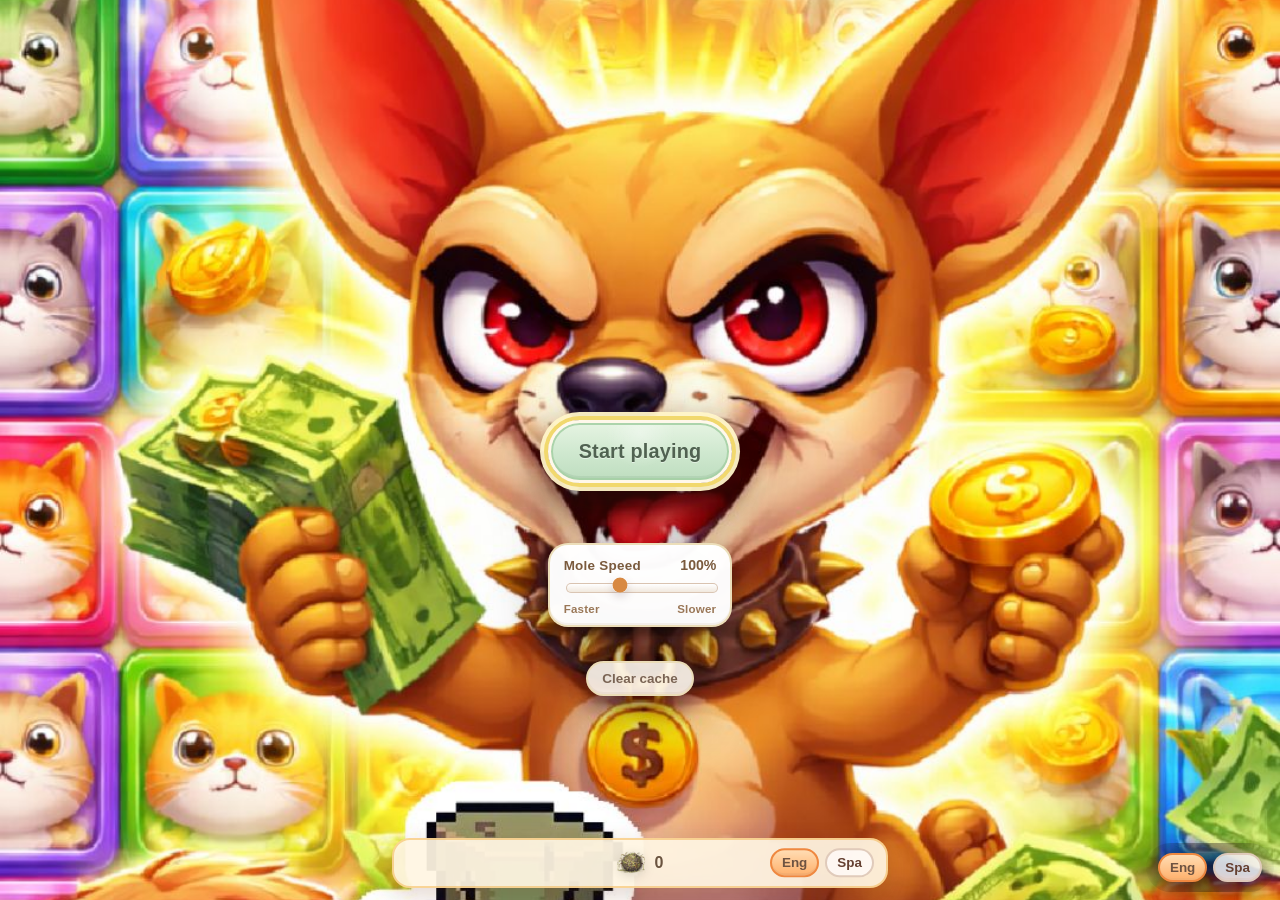
==== index.html @ cdc0fc8c "auto update 2026-03-22 20:02:07" ====
<!DOCTYPE html>
<html lang="en">
<head>
  <meta charset="UTF-8" />
  <meta
    name="viewport"
    content="width=device-width, initial-scale=1.0, maximum-scale=1.0, user-scalable=no, viewport-fit=cover"
  />
  <title>Frito Pay</title>
  <link rel="stylesheet" href="styles.css" />
</head>
<body>
  <div class="game">
    <div class="topbar">
      <div class="title-row">
        <div class="title round-title" id="roundLabel">Round 1</div>
        <div class="title-meta">
          <div class="trap-inventory hidden" id="trapInventory"></div>
          <div class="score-display hidden" id="scoreLabel">Score: 0</div>
        </div>
      </div>

      <div class="timer-labels">
        <div id="timerLabel">Time: 6.0s</div>
        <div id="targetLabel">Find all the cats</div>
      </div>

      <div class="progress-shell">
        <div class="progress-fill" id="progressFill"></div>
      </div>
    </div>

    <div class="board-wrap">
      <div class="board" id="board"></div>
      <img class="mole-runner" id="moleRunner" src="images/mole.png" alt="" />
      <div class="timeout-flash" id="timeoutFlash">Time's up</div>

      <div class="overlay-panel home-screen show" id="landingPanel">
        <div class="home-screen-card home-screen-card-landing">
          <button class="cta-btn cta-btn-start" id="playBtn">Start playing</button>
          <div class="simulated-start-list" id="simulatedStartList"></div>
          <div class="mole-speed-tester" id="moleSpeedTester">
            <div class="mole-speed-header">
              <span class="mole-speed-label" id="moleSpeedLabel">Mole Speed</span>
              <span class="mole-speed-value" id="moleSpeedValue">100%</span>
            </div>
            <input
              class="mole-speed-slider"
              id="moleSpeedSlider"
              type="range"
              min="50"
              max="200"
              step="5"
              value="100"
            />
            <div class="mole-speed-scale" aria-hidden="true">
              <span id="moleSpeedFastLabel">Faster</span>
              <span id="moleSpeedSlowLabel">Slower</span>
            </div>
          </div>
          <button class="cache-reset-btn" id="clearCacheBtn" type="button">Clear cache</button>
        </div>
        <div class="landing-language-toggle" id="landingLanguageToggle" aria-label="Language toggle">
          <button class="language-toggle-btn active" type="button" data-lang="en">Eng</button>
          <button class="language-toggle-btn" type="button" data-lang="es">Spa</button>
        </div>
      </div>

      <div class="overlay-panel home-screen" id="splashPanel">
        <div class="home-screen-card intro-screen-card">
          <div class="overlay-text" id="splashText">
            Frito scattered the cats. Rescue them before time runs out.
          </div>
          <div class="intro-screen-note" id="introTimeNote">You have 8 seconds to find all the cats.</div>
          <button class="cta-btn cta-btn-start" id="startBtn">Start rescuing cats</button>
          <button class="simulated-start-btn intro-start-level-btn" id="introStartLevel5Btn" type="button">Jump to level 5</button>
        </div>
      </div>

      <div class="overlay-panel" id="resultPanel">
        <div class="overlay-title" id="resultTitle">Round Over</div>
        <div class="overlay-text" id="resultText"></div>
        <div class="hairball-summary" id="resourceSummary">
          <div class="result-time-title" id="timeSummaryText">Time for next round</div>
          <div class="result-time-bar" id="resultTimeBar" aria-hidden="true">
            <div class="result-time-bar-track">
              <div class="result-time-bar-loss" id="resultTimeBarLoss"></div>
              <div class="result-time-bar-fill" id="resultTimeBarFill"></div>
              <div class="result-time-bar-gain" id="resultTimeBarGain"></div>
              <div class="result-time-bar-value" id="resultTimeBarValue">0 + 0 = 0</div>
            </div>
          </div>
        </div>
        <div class="result-breakdown hidden" id="resultBreakdown"></div>
        <div class="trap-offer-overlay hidden" id="trapOfferOverlay">
          <div class="trap-offer hidden" id="trapOffer">
            <button class="trap-offer-close" id="trapOfferCloseBtn" type="button" aria-label="Close offer">×</button>
            <div class="trap-offer-title">Special Offer</div>
            <img class="trap-offer-seller" id="trapOfferSeller" src="images/racoon.png" alt="" />
            <div class="trap-offer-message hidden" id="trapOfferMessage"></div>
            <div class="trap-offer-note hidden" id="trapOfferNote"></div>
            <div class="trap-offer-summary hidden" id="trapOfferSummary">
              <div class="trap-offer-summary-visual" id="trapOfferSummaryVisual">
                <span class="offer-heart offer-heart-one" aria-hidden="true">❤</span>
                <span class="offer-heart offer-heart-two" aria-hidden="true">❤</span>
                <span class="offer-heart offer-heart-three" aria-hidden="true">❤</span>
                <span class="offer-heart offer-heart-four" aria-hidden="true">❤</span>
                <div class="trap-offer-summary-item" id="trapOfferSummaryItem">
                  <img class="trap-offer-summary-image" id="trapOfferSummaryImage" src="images/trap.png" alt="" />
                </div>
              </div>
              <div class="trap-offer-summary-text" id="trapOfferSummaryText">Trap: 1</div>
            </div>
            <div class="trap-offer-rows" id="trapOfferRows"></div>
            <button class="cta-btn trap-offer-dismiss hidden" id="trapOfferDismissBtn">Oh ok</button>
          </div>
        </div>
        <button class="cta-btn" id="nextBtn">Next Round</button>
        <button class="cta-btn cta-btn-exit hidden" id="exitBtn">Exit</button>
        <div class="small-note" id="timeNote"></div>
      </div>
    </div>

    <div class="bottombar">
      <div class="stats">
        <button class="bottom-exit-btn hidden" id="bottomExitBtn" type="button">Exit</button>
      </div>
      <div class="bottom-hairball-display" id="bottomHairballDisplay" aria-hidden="true">
        <img class="bottom-hairball-image" src="images/hairball.png" alt="" />
        <span class="bottom-hairball-count" id="bottomHairballCount">0</span>
      </div>
      <button class="mute-toggle hidden" id="muteToggle" type="button" aria-label="Mute">
        🔈
      </button>
      <div class="language-toggle" id="languageToggle" aria-label="Language toggle">
        <button class="language-toggle-btn active" type="button" data-lang="en">Eng</button>
        <button class="language-toggle-btn" type="button" data-lang="es">Spa</button>
      </div>
    </div>
  </div>

  <script src="script.js"></script>
</body>
</html>
---- styles.css ----
:root {
  --bg: #fff5df;
  --panel: rgba(255, 246, 226, 0.93);
  --panel-border: rgba(243, 181, 80, 0.52);
  --text: #654031;
  --text-strong: #4b271b;
  --good: #c8f0b8;
  --good-border: #78c86b;
  --bad: #ffd0d6;
  --bad-border: #ef8ca0;
  --tile: #ffe9a9;
  --tile-border: #d8ae53;
  --shadow: rgba(118, 59, 26, 0.2);
  --yellow: #ffd93f;
  --yellow-border: #f3b51f;
  --progress-shell: #f2d8c7;
  --progress-fill: linear-gradient(90deg, #ff9e43, #ffd85d);
  --surface-mint: linear-gradient(180deg, #ddffb9, #9de48a);
  --surface-mint-border: #6ac05b;
  --surface-peach: linear-gradient(180deg, #ffdcb3, #ffb06b);
  --surface-peach-border: #ef8840;
  --surface-cream: linear-gradient(180deg, #fff7d6, #ffdca1);
  --surface-cream-border: #efbd61;
  --surface-gold: linear-gradient(180deg, #fff28a, #ffc93f);
  --surface-gold-border: #eeaf1f;
  --surface-lilac: linear-gradient(180deg, #dff2ff 0%, #a9dcff 45%, #7fc1ff 100%);
  --surface-lilac-border: #4d9fe6;
  --surface-rose: linear-gradient(180deg, #ffd7e0, #ff9bbb);
  --surface-rose-border: #ef6994;
}

* {
  box-sizing: border-box;
  -webkit-tap-highlight-color: transparent;
  user-select: none;
}

html,
body {
  margin: 0;
  height: 100%;
  font-family: Arial, Helvetica, sans-serif;
  background:
    radial-gradient(circle at top, #fff7cb 0%, #ffe1a3 20%, #9dd8ff 64%, #5aa8ff 100%);
  color: var(--text);
  overflow: hidden;
  overscroll-behavior: none;
  touch-action: manipulation;
}

body {
  display: flex;
  justify-content: center;
  align-items: stretch;
}

.game {
  width: 100%;
  max-width: 520px;
  height: 100dvh;
  display: grid;
  grid-template-rows: auto 1fr auto;
  padding: 12px;
  gap: 10px;
  position: relative;
  touch-action: manipulation;
}

.topbar,
.bottombar,
.overlay-panel {
  background: var(--panel);
  border: 2px solid var(--panel-border);
  border-radius: 18px;
  box-shadow: 0 8px 24px var(--shadow);
}

.topbar {
  padding: 12px;
}

.title-row {
  display: flex;
  justify-content: space-between;
  align-items: center;
  gap: 10px;
  margin-bottom: 10px;
}

.title {
  font-size: 1.38rem;
  font-weight: 800;
  letter-spacing: 0.02em;
}

.round-title {
  color: var(--text-strong);
}

.title-meta {
  display: flex;
  flex-direction: row;
  align-items: center;
  gap: 8px;
}

.score-display {
  --unlock-pop-transform: none;
  padding: 5px 10px;
  border-radius: 999px;
  background: linear-gradient(180deg, #fff2b2, #f5d56d);
  border: 2px solid #e8c45a;
  box-shadow:
    0 8px 14px rgba(120, 97, 108, 0.14),
    inset 0 -2px 0 rgba(190, 152, 50, 0.18);
  color: #70531a;
  font-size: 0.84rem;
  font-weight: 900;
  letter-spacing: 0.04em;
  white-space: nowrap;
}

.score-display.hidden {
  display: none;
}

.trap-inventory {
  display: flex;
  align-items: center;
  justify-content: flex-end;
  gap: 6px;
  min-height: 34px;
  max-width: 150px;
  flex-wrap: wrap;
}

.trap-inventory.hidden {
  display: none;
}

.trap-inventory-item {
  width: 30px;
  height: 30px;
  border-radius: 999px;
  border: 2px solid rgba(232, 196, 90, 0.9);
  background: linear-gradient(180deg, rgba(255, 247, 210, 0.95), rgba(244, 221, 143, 0.94));
  box-shadow:
    0 6px 12px rgba(120, 97, 108, 0.14),
    inset 0 -2px 0 rgba(190, 152, 50, 0.18);
  padding: 3px;
}

.trap-inventory-item img {
  width: 100%;
  height: 100%;
  object-fit: contain;
  display: block;
}

.timer-labels {
  display: flex;
  justify-content: space-between;
  align-items: center;
  font-size: 1.08rem;
  font-weight: 700;
  margin-bottom: 6px;
  gap: 10px;
}

#timerLabel,
#targetLabel {
  color: var(--text-strong);
}

.progress-shell {
  width: 100%;
  height: 42px;
  border-radius: 999px;
  overflow: hidden;
  background:
    linear-gradient(180deg, rgba(214, 193, 200, 0.78), rgba(232, 223, 221, 0.96));
  border: 3px solid rgba(202, 171, 182, 0.78);
  box-shadow:
    inset 0 2px 0 rgba(255, 255, 255, 0.46),
    inset 0 -3px 0 rgba(170, 142, 154, 0.18);
  position: relative;
}

.progress-fill {
  position: relative;
  height: 100%;
  width: 100%;
  background: #ef8f4a;
  transition: width 0.08s linear;
  box-shadow: inset 0 -3px 0 rgba(163, 88, 40, 0.22);
}

.progress-fill::before {
  content: "";
  position: absolute;
  top: 3px;
  bottom: 3px;
  right: 5px;
  width: 10px;
  border-radius: 999px;
  background: rgba(255, 231, 197, 0.32);
  opacity: 0.4;
  animation: timerTicker 0.7s steps(2, end) infinite;
}

.progress-fill::after {
  content: "";
  position: absolute;
  top: 0;
  right: 0;
  width: 0;
  height: 100%;
  border-right: 3px solid rgba(138, 69, 30, 0.84);
}

.progress-fill.low-time {
  background: #d94a4a;
  box-shadow: inset 0 -3px 0 rgba(117, 32, 32, 0.26);
  animation: timerPulse 0.72s ease-in-out infinite;
}

.progress-fill.low-time::after {
  border-right-color: rgba(107, 18, 18, 0.92);
}

.board-wrap {
  position: relative;
  min-height: 0;
  display: flex;
  align-items: center;
  justify-content: center;
  touch-action: manipulation;
}

.mole-runner {
  position: absolute;
  left: 0;
  bottom: 0;
  width: var(--mole-size, 72px);
  height: auto;
  display: block;
  opacity: 0;
  transform: translate(-150%, 26px) rotate(-3deg);
  transform-origin: center bottom;
  pointer-events: none !important;
  touch-action: none;
  -webkit-user-drag: none;
  user-select: none;
  z-index: 8;
  filter: drop-shadow(0 12px 18px rgba(0, 0, 0, 0.34));
  transition: opacity 0.25s ease;
}

.mole-runner.show {
  opacity: 1;
}

.mole-runner.attackable,
.mole-runner.tappable {
  pointer-events: auto !important;
  touch-action: manipulation;
}

.mole-runner.entering {
  transition:
    transform 0.22s ease-out,
    opacity 0.14s ease-out;
}

.mole-runner.shaking {
  animation: moleRunnerShake 0.18s linear infinite;
}

.mole-runner.exiting {
  transition:
    transform 0.22s ease-in,
    opacity 0.18s ease-in;
}

.mole-runner.hit {
  animation: moleRunnerHitImpact 0.25s ease forwards;
}

.mole-runner.hit-exit {
  animation: moleRunnerHitExit 0.2s ease forwards;
}

.mole-dirt-burst {
  position: absolute;
  width: var(--mole-dirt-size, 42px);
  height: calc(var(--mole-dirt-size, 42px) * 0.5);
  pointer-events: none;
  z-index: 6;
  transform: translate(-50%, 0);
}

.mole-dirt-piece {
  position: absolute;
  left: 50%;
  bottom: 0;
  width: var(--dirt-size, 8px);
  height: calc(var(--dirt-size, 8px) * 0.72);
  margin-left: calc(var(--dirt-size, 8px) * -0.5);
  border-radius: 999px;
  background:
    radial-gradient(circle at 35% 35%, rgba(196, 155, 108, 0.96) 0%, rgba(145, 101, 63, 0.95) 62%, rgba(99, 62, 35, 0.96) 100%);
  box-shadow: 0 1px 0 rgba(241, 214, 184, 0.22);
  opacity: 0;
}

.mole-dirt-burst-in .mole-dirt-piece {
  animation: moleDirtBurstIn 0.42s ease-out forwards;
  animation-delay: var(--dirt-delay, 0ms);
}

.mole-dirt-burst-out .mole-dirt-piece {
  animation: moleDirtBurstOut 0.42s ease-out forwards;
  animation-delay: var(--dirt-delay, 0ms);
}

.timeout-flash {
  position: absolute;
  inset: 50% 18px auto;
  transform: translateY(-50%) scale(0.92);
  display: none;
  align-items: center;
  justify-content: center;
  padding: 16px 20px;
  border-radius: 18px;
  background: rgba(246, 221, 227, 0.96);
  border: 2px solid rgba(224, 177, 190, 0.88);
  box-shadow: 0 16px 36px rgba(120, 97, 108, 0.22);
  font-size: clamp(1.4rem, 5vw, 2rem);
  font-weight: 800;
  letter-spacing: 0.03em;
  color: var(--text-strong);
  z-index: 9;
  pointer-events: none;
}

.timeout-flash.show {
  display: flex;
  animation: timeoutFlash 1.5s ease forwards;
}

.board {
  width: 100%;
  height: 100%;
  display: grid;
  position: relative;
  grid-template-columns: repeat(var(--board-cols, 4), 1fr);
  grid-template-rows: repeat(var(--board-rows, 6), 1fr);
  gap: var(--board-gap, 8px);
  padding: 4px;
  align-content: center;
  z-index: 2;
  touch-action: manipulation;
}

.tile {
  position: relative;
  overflow: hidden;
  padding: 0;
  border: 2px solid var(--tile-stroke, var(--tile-border));
  background: var(--tile-fill, var(--tile));
  border-radius: var(--tile-radius, 16px);
  box-shadow: inset 0 -3px 0 rgba(156, 129, 108, 0.2);
  display: flex;
  align-items: center;
  justify-content: center;
  font-size: var(--tile-font-size, clamp(2.1rem, 7.4vw, 3rem));
  line-height: 1;
  appearance: none;
  -webkit-appearance: none;
  cursor: pointer;
  touch-action: manipulation;
  transition:
    transform 0.08s ease,
    background 0.18s ease,
    border-color 0.18s ease;
}

.tile.bonus-urgent::before {
  content: "";
  position: absolute;
  inset: 16%;
  border-radius: 999px;
  background:
    radial-gradient(circle, rgba(255, 239, 188, 0.92) 0%, rgba(249, 214, 176, 0.66) 38%, rgba(249, 214, 176, 0) 72%);
  filter: blur(4px);
  animation: bonusUrgentPulse 0.95s ease-in-out infinite;
  pointer-events: none;
}

.tile:active {
  transform: scale(0.96);
}

.tile.selected {
  background: var(--yellow);
  border-color: var(--yellow-border);
  box-shadow:
    inset 0 -3px 0 rgba(181, 141, 28, 0.24),
    0 0 0 1px rgba(255, 245, 188, 0.7);
}

.tile.locked {
  cursor: default;
  pointer-events: none;
}

.tile.good {
  background: var(--good);
  border-color: var(--good-border);
  animation: popGood 0.35s ease;
}

.tile.bad {
  background: var(--bad);
  border-color: var(--bad-border);
  animation: shakeBad 0.28s ease;
}

.tile.missed {
  background: #f4dbe0;
  border-color: var(--bad-border);
}

.tile.mole-hit-flash {
  position: relative;
}

.tile.mole-hit-flash::after {
  content: "";
  position: absolute;
  inset: 0;
  border-radius: inherit;
  background: rgba(220, 48, 48, 0.5);
  pointer-events: none;
  animation: moleHitFlash 0.22s ease-out forwards;
}

.tile.mole-shake {
  animation: moleTileShake 0.2s ease-in-out;
}

.tile.mole-stolen {
  opacity: 0.28;
  transform: scale(0.94);
  animation: moleTileFade 0.32s ease-out forwards;
}

.mole-stink {
  position: absolute;
  right: 2px;
  bottom: 4px;
  font-size: 1rem;
  pointer-events: none;
  animation: moleStinkRise 0.9s ease-out forwards;
}

.tile-trap-effect {
  position: absolute;
  inset: 12%;
  display: flex;
  align-items: center;
  justify-content: center;
  pointer-events: none;
  z-index: 3;
}

.tile-trap-effect img {
  width: 86%;
  height: 86%;
  object-fit: contain;
  filter: drop-shadow(0 8px 10px rgba(35, 20, 12, 0.28));
}

.tile-trap-effect.success img {
  animation: trapTileSave 0.42s ease-out forwards;
}

.tile-trap-effect.fail img {
  animation: trapTileFail 0.42s ease-out forwards;
}

.tile.nullified {
  background: #e7e0e4;
  border-color: #c7b9c1;
  animation: popNull 0.3s ease;
}

.tile .emoji {
  position: relative;
  z-index: 1;
  display: flex;
  align-items: center;
  justify-content: center;
  width: 100%;
  height: 100%;
  padding-top: 3px;
  line-height: 1;
  transform: scale(1.36);
}

.tile-asset {
  position: relative;
  z-index: 1;
  display: block;
  max-width: 72%;
  max-height: 72%;
  object-fit: contain;
  pointer-events: none;
}

.tile-asset-bonus {
  width: 74%;
  height: 74%;
  filter: drop-shadow(0 4px 8px rgba(0, 0, 0, 0.18));
}

.tile-asset-cassette {
  width: 72%;
  height: 72%;
  filter: drop-shadow(0 4px 8px rgba(0, 0, 0, 0.2));
}

.tile.bonus-urgent .tile-asset {
  filter:
    drop-shadow(0 0 10px rgba(255, 232, 131, 0.95))
    drop-shadow(0 0 18px rgba(255, 193, 77, 0.72))
    drop-shadow(0 4px 8px rgba(0, 0, 0, 0.2));
  animation: cassetteGlowPulse 0.95s ease-in-out infinite;
}

.tile.bonus-urgent .emoji {
  filter:
    drop-shadow(0 0 10px rgba(255, 232, 131, 0.95))
    drop-shadow(0 0 18px rgba(255, 193, 77, 0.72))
    drop-shadow(0 4px 8px rgba(0, 0, 0, 0.18));
  animation: cassetteGlowPulse 0.95s ease-in-out infinite;
}

.fanfare {
  position: absolute;
  left: 50%;
  top: 22%;
  width: 88%;
  height: 58%;
  pointer-events: none;
  transform: translateX(-50%);
}

.fanfare-piece {
  position: absolute;
  width: 9px;
  height: 16px;
  border-radius: 999px;
  opacity: 0;
  transform-origin: center center;
  animation: confettiBurst 0.78s ease-out forwards;
}

.fanfare-piece:nth-child(1) {
  left: 48%;
  top: 26%;
  background: #ff6d8e;
  animation-delay: 0s;
  --confetti-x: -28px;
  --confetti-y: -30px;
  --confetti-rotate: -28deg;
}

.fanfare-piece:nth-child(2) {
  left: 50%;
  top: 22%;
  background: #ffd448;
  animation-delay: 0.02s;
  --confetti-x: -10px;
  --confetti-y: -38px;
  --confetti-rotate: 22deg;
}

.fanfare-piece:nth-child(3) {
  left: 52%;
  top: 26%;
  background: #59d97d;
  animation-delay: 0.04s;
  --confetti-x: 12px;
  --confetti-y: -34px;
  --confetti-rotate: 36deg;
}

.fanfare-piece:nth-child(4) {
  left: 43%;
  top: 36%;
  background: #4fc3ff;
  animation-delay: 0.01s;
  --confetti-x: -34px;
  --confetti-y: -10px;
  --confetti-rotate: -42deg;
}

.fanfare-piece:nth-child(5) {
  left: 57%;
  top: 34%;
  background: #ff9556;
  animation-delay: 0.03s;
  --confetti-x: 34px;
  --confetti-y: -12px;
  --confetti-rotate: 48deg;
}

.fanfare-piece:nth-child(6) {
  left: 45%;
  top: 18%;
  background: #c887ff;
  animation-delay: 0.05s;
  --confetti-x: -20px;
  --confetti-y: -44px;
  --confetti-rotate: -18deg;
}

.fanfare-piece:nth-child(7) {
  left: 55%;
  top: 18%;
  background: #fff29a;
  animation-delay: 0.06s;
  --confetti-x: 20px;
  --confetti-y: -42px;
  --confetti-rotate: 14deg;
}

.fanfare-piece:nth-child(8) {
  left: 40%;
  top: 30%;
  background: #ff7ab7;
  animation-delay: 0.02s;
  --confetti-x: -24px;
  --confetti-y: -22px;
  --confetti-rotate: -54deg;
}

.fanfare-piece:nth-child(9) {
  left: 60%;
  top: 30%;
  background: #7ae0ff;
  animation-delay: 0.04s;
  --confetti-x: 24px;
  --confetti-y: -24px;
  --confetti-rotate: 54deg;
}

.null-mark {
  position: absolute;
  inset: 0;
  display: flex;
  align-items: center;
  justify-content: center;
  pointer-events: none;
  font-size: 1.2rem;
  animation: nullFade 0.8s ease forwards;
}

.bottombar {
  position: relative;
  z-index: 12;
  padding: 6px 10px;
  display: grid;
  gap: 0;
}

.stats {
  display: flex;
  justify-content: flex-start;
  align-items: center;
  gap: 10px;
  font-size: 1rem;
  flex-wrap: wrap;
  min-height: 34px;
  padding-right: 168px;
}

.bottom-hairball-display {
  position: absolute;
  top: 50%;
  left: 50%;
  transform: translate(-50%, -50%);
  display: inline-flex;
  align-items: center;
  justify-content: center;
  gap: 8px;
  min-width: 0;
  padding: 0;
  pointer-events: none;
}

.bottom-hairball-image {
  width: 30px;
  height: 30px;
  object-fit: contain;
  filter: drop-shadow(0 3px 6px rgba(0, 0, 0, 0.16));
}

.bottom-hairball-count {
  color: #6a533f;
  font-size: 1rem;
  font-weight: 900;
  line-height: 1;
}

.language-toggle {
  position: absolute;
  top: 50%;
  right: 12px;
  transform: translateY(-50%);
  display: inline-flex;
  align-items: center;
  gap: 6px;
}

.bottom-exit-btn {
  --unlock-pop-transform: none;
  border: 0;
  border-radius: 999px;
  background: var(--surface-mint);
  color: #4c6251;
  font-size: 0.92rem;
  font-weight: 800;
  padding: 10px 18px;
  min-width: 94px;
  box-shadow:
    0 8px 18px rgba(120, 97, 108, 0.2),
    inset 0 -3px 0 rgba(108, 143, 113, 0.18);
  cursor: pointer;
  touch-action: manipulation;
}

.bottom-exit-btn.hidden {
  display: none;
}

.mute-toggle {
  --unlock-pop-transform: translateY(-50%);
  position: absolute;
  top: 50%;
  right: 138px;
  transform: var(--unlock-pop-transform);
  border: 2px solid rgba(221, 198, 181, 0.9);
  border-radius: 999px;
  background: rgba(255, 252, 249, 0.82);
  color: var(--text);
  font-size: 0.98rem;
  font-weight: 800;
  width: 38px;
  height: 34px;
  display: inline-flex;
  align-items: center;
  justify-content: center;
  cursor: pointer;
  touch-action: manipulation;
}

.mute-toggle.hidden {
  display: none;
}

.ui-unlock-pop {
  animation: uiUnlockPop 0.78s cubic-bezier(0.22, 0.9, 0.2, 1.12);
  transform-origin: center center;
  will-change: transform, opacity;
}

.language-toggle-btn {
  border: 2px solid rgba(221, 198, 181, 0.9);
  border-radius: 999px;
  background: rgba(255, 252, 249, 0.82);
  color: var(--text);
  font-size: 0.84rem;
  font-weight: 800;
  padding: 6px 10px;
  line-height: 1;
  cursor: pointer;
  touch-action: manipulation;
}

.language-toggle-btn.active {
  background: var(--surface-peach);
  color: #6e5342;
  border-color: var(--surface-peach-border);
  box-shadow: inset 0 -2px 0 rgba(186, 142, 115, 0.18);
}

.overlay-panel {
  position: absolute;
  inset: 16px;
  background: rgba(255, 248, 245, 0.72);
  display: none;
  flex-direction: column;
  justify-content: center;
  align-items: center;
  text-align: center;
  padding: 24px;
  z-index: 10;
}

#resultPanel {
  position: fixed;
  inset: 0;
  background:
    radial-gradient(circle at top, rgba(255, 247, 215, 0.88), rgba(255, 247, 215, 0) 34%),
    linear-gradient(180deg, #fff7ee 0%, #f6e3eb 48%, #e7e6f4 100%);
  border: 0;
  border-radius: 0;
  box-shadow: inset 0 -6px 0 rgba(189, 170, 198, 0.28);
  overflow: hidden;
  overflow-y: auto;
  justify-content: flex-start;
  padding:
    max(18px, env(safe-area-inset-top))
    18px
    calc(max(18px, env(safe-area-inset-bottom)) + 86px)
    18px;
}

#resultPanel.offer-modal-active {
  z-index: 30;
}

#resultPanel::before,
#resultPanel::after {
  content: "";
  position: absolute;
  inset: -14%;
  pointer-events: none;
}

#resultPanel::before {
  background:
    radial-gradient(circle at 18% 24%, rgba(255, 255, 255, 0.34) 0, rgba(255, 255, 255, 0) 22%),
    radial-gradient(circle at 78% 20%, rgba(248, 226, 173, 0.32) 0, rgba(248, 226, 173, 0) 20%),
    radial-gradient(circle at 50% 80%, rgba(238, 202, 220, 0.28) 0, rgba(238, 202, 220, 0) 22%);
  animation: resultCandyGlow 4.6s ease-in-out infinite alternate;
}

#resultPanel::after {
  background: linear-gradient(120deg, rgba(255, 255, 255, 0) 30%, rgba(255, 255, 255, 0.22) 50%, rgba(255, 255, 255, 0) 70%);
  transform: translateX(-42%) rotate(10deg);
  animation: resultCandySweep 3.8s ease-in-out infinite;
}

#resultPanel > * {
  position: relative;
  z-index: 1;
}

#resultPanel .overlay-text,
#resultPanel .hairball-summary,
#resultPanel #nextBtn,
#resultPanel #exitBtn {
  width: min(100%, 360px);
}

#resultPanel .overlay-title {
  display: inline-block;
  padding: 10px 22px 12px;
  margin: 6px 0 14px;
  border-radius: 22px;
  border: 4px solid #f3deb0;
  background: var(--surface-gold);
  box-shadow:
    0 10px 20px rgba(120, 97, 108, 0.2),
    inset 0 -4px 0 rgba(185, 157, 101, 0.2);
  color: #6c5640;
  font-size: clamp(2.25rem, 8vw, 3rem);
  line-height: 1;
  letter-spacing: 0.02em;
  text-shadow:
    0 2px 0 rgba(255, 249, 236, 0.8),
    0 0 10px rgba(255, 255, 255, 0.24);
}

#resultPanel .overlay-title.perfect-fireworks {
  position: relative;
  overflow: visible;
  border-color: #f5de8f;
  background:
    radial-gradient(circle at 50% 22%, rgba(255, 255, 255, 0.42), rgba(255, 255, 255, 0) 38%),
    linear-gradient(180deg, #ffefb8 0%, #f7dea3 100%);
  animation: perfectRescueGlow 1.85s ease-in-out infinite;
  box-shadow:
    0 12px 26px rgba(120, 97, 108, 0.22),
    0 0 0 5px rgba(255, 238, 168, 0.42),
    inset 0 -4px 0 rgba(185, 157, 101, 0.2);
  text-shadow:
    0 2px 0 rgba(255, 249, 236, 0.84),
    0 0 12px rgba(255, 255, 255, 0.4),
    0 0 20px rgba(255, 180, 118, 0.28);
}

#resultPanel .overlay-title.perfect-fireworks::before,
#resultPanel .overlay-title.perfect-fireworks::after {
  display: none;
}

.overlay-panel.home-screen {
  position: fixed;
  inset: 0;
  background: url("images/start_screen.jpg") center / cover no-repeat;
  border: 0;
  border-radius: 0;
  box-shadow: none;
  justify-content: center;
  align-items: center;
  padding: 0;
  text-align: center;
  overflow: hidden;
}

.overlay-panel.home-screen::before {
  display: none;
}

.overlay-panel.show {
  display: flex;
}

.overlay-title {
  font-size: 2rem;
  font-weight: 800;
  margin-bottom: 10px;
}

.overlay-text {
  font-size: 1.05rem;
  line-height: 1.5;
  margin-bottom: 18px;
  max-width: 320px;
}

#resultPanel .overlay-text {
  color: #6b5967;
  font-size: 1.12rem;
  font-weight: 800;
  margin-bottom: 12px;
}

#resultPanel .overlay-text.game-over-text {
  font-size: 1.3rem;
  line-height: 1.55;
  display: grid;
  gap: 6px;
}

.result-free-hairball {
  margin-top: 6px;
  color: #b07918;
  font-size: 1rem;
  font-weight: 900;
}

.game-over-line {
  opacity: 0;
  transform: scale(1.18) translateY(8px);
  animation: gameOverLineSlap 0.42s cubic-bezier(0.2, 0.9, 0.22, 1.18) forwards;
  animation-delay: var(--line-delay, 0ms);
}

.game-over-line-score {
  margin-top: 2px;
  margin-bottom: 4px;
}

.result-breakdown {
  width: min(100%, 360px);
  display: grid;
  gap: 8px;
  margin: 0 0 14px;
  padding: 12px 14px;
  border-radius: 16px;
  background: rgba(255, 251, 244, 0.9);
  border: 2px solid rgba(221, 198, 181, 0.9);
  box-shadow:
    0 10px 20px rgba(120, 97, 108, 0.12),
    inset 0 -3px 0 rgba(221, 198, 181, 0.14);
}

.result-breakdown.hidden {
  display: none;
}

.result-breakdown-title {
  margin-bottom: 2px;
  color: #6a5140;
  font-size: 1.48rem;
  font-weight: 900;
  text-align: center;
}

.result-breakdown-row {
  display: flex;
  align-items: center;
  justify-content: space-between;
  gap: 12px;
  font-size: 1.08rem;
  color: #685662;
}

.result-breakdown-label {
  font-weight: 700;
}

.result-breakdown-value {
  font-weight: 900;
  color: #4f3e49;
  white-space: nowrap;
}

.result-breakdown-row-total {
  margin-top: 2px;
  padding-top: 8px;
  border-top: 2px solid rgba(221, 198, 181, 0.72);
}

.result-breakdown-row-total .result-breakdown-label,
.result-breakdown-row-total .result-breakdown-value {
  font-weight: 900;
  color: #573f34;
}

.home-screen .overlay-title,
.home-screen .overlay-text,
.home-screen .cta-btn {
  position: relative;
  z-index: 1;
}

.home-screen-card {
  width: min(100%, 380px);
  display: flex;
  flex-direction: column;
  align-items: center;
  gap: 16px;
  padding: 24px 18px 24px;
  margin-top: 64px;
  border-radius: 28px;
  background:
    radial-gradient(circle at top, rgba(255, 246, 210, 0.82), rgba(255, 246, 210, 0) 34%),
    linear-gradient(180deg, rgba(255, 249, 241, 0.96) 0%, rgba(243, 226, 234, 0.96) 48%, rgba(230, 228, 245, 0.96) 100%);
  border: 3px solid #ead8dd;
  box-shadow:
    0 18px 34px rgba(120, 97, 108, 0.22),
    inset 0 -5px 0 rgba(203, 185, 196, 0.3);
}

.game.home-screen-active .topbar,
.game.home-screen-active .board,
.game.home-screen-active .mole-runner,
.game.home-screen-active .timeout-flash {
  visibility: hidden;
  pointer-events: none;
}

.game.home-screen-active .bottombar {
  display: none;
}

.game.home-screen-active .stats {
  justify-content: flex-end;
}

.game.home-screen-active .bottom-exit-btn {
  display: none;
}

.game.home-screen-active .bottom-controls {
  display: none;
}

.home-screen-card-landing {
  width: auto;
  max-width: none;
  margin-top: clamp(180px, 24vh, 270px);
  padding: 0;
  border: 0;
  background: transparent;
  box-shadow: none;
  filter: drop-shadow(0 18px 28px rgba(24, 13, 10, 0.42));
}

.landing-language-toggle {
  position: absolute;
  right: max(18px, env(safe-area-inset-right) + 12px);
  bottom: max(18px, env(safe-area-inset-bottom) + 12px);
  display: inline-flex;
  align-items: center;
  gap: 6px;
  z-index: 2;
  filter: drop-shadow(0 10px 18px rgba(24, 13, 10, 0.48));
}

.landing-language-toggle::before {
  content: "";
  position: absolute;
  inset: -10px -12px;
  border-radius: 999px;
  background: radial-gradient(circle at center, rgba(20, 12, 10, 0.52) 0%, rgba(20, 12, 10, 0.3) 48%, rgba(20, 12, 10, 0) 100%);
  z-index: -1;
  pointer-events: none;
}

.cache-reset-btn {
  margin-top: 18px;
  border: 2px solid rgba(235, 220, 181, 0.92);
  border-radius: 999px;
  background: rgba(255, 249, 239, 0.9);
  color: #7a6454;
  font-size: 0.84rem;
  font-weight: 800;
  padding: 8px 14px;
  box-shadow:
    0 12px 18px rgba(24, 13, 10, 0.28),
    inset 0 -2px 0 rgba(191, 161, 136, 0.14);
  cursor: pointer;
  touch-action: manipulation;
}

.simulated-start-list {
  width: min(100%, 320px);
  display: grid;
  gap: 8px;
  margin-top: 14px;
}

.mole-speed-tester {
  width: min(100%, 320px);
  display: grid;
  gap: 8px;
  margin-top: 14px;
  padding: 12px 14px 10px;
  border: 2px solid rgba(235, 220, 181, 0.94);
  border-radius: 20px;
  background: rgba(255, 255, 255, 0.98);
  box-shadow:
    0 8px 14px rgba(24, 13, 10, 0.24),
    inset 0 -2px 0 rgba(191, 161, 136, 0.14);
}

.mole-speed-header,
.mole-speed-scale {
  display: flex;
  align-items: center;
  justify-content: space-between;
  gap: 12px;
}

.mole-speed-label,
.mole-speed-value {
  color: #7a5a3d;
  font-weight: 900;
}

.mole-speed-label {
  font-size: 0.84rem;
  letter-spacing: 0.02em;
}

.mole-speed-value {
  font-size: 0.88rem;
}

.mole-speed-slider {
  width: 100%;
  accent-color: #d88942;
  background: #fff;
  border-radius: 999px;
  cursor: pointer;
}

.mole-speed-slider::-webkit-slider-runnable-track {
  height: 10px;
  border-radius: 999px;
  background: linear-gradient(180deg, #ffffff 0%, #f1e8dd 100%);
  border: 1px solid rgba(214, 191, 171, 0.9);
}

.mole-speed-slider::-webkit-slider-thumb {
  -webkit-appearance: none;
  appearance: none;
  width: 22px;
  height: 22px;
  margin-top: -7px;
  border-radius: 50%;
  border: 2px solid rgba(172, 115, 57, 0.92);
  background: linear-gradient(180deg, #ffd798 0%, #e39b48 100%);
  box-shadow: 0 4px 8px rgba(120, 97, 108, 0.22);
}

.mole-speed-slider::-moz-range-track {
  height: 10px;
  border-radius: 999px;
  background: linear-gradient(180deg, #ffffff 0%, #f1e8dd 100%);
  border: 1px solid rgba(214, 191, 171, 0.9);
}

.mole-speed-slider::-moz-range-thumb {
  width: 22px;
  height: 22px;
  border-radius: 50%;
  border: 2px solid rgba(172, 115, 57, 0.92);
  background: linear-gradient(180deg, #ffd798 0%, #e39b48 100%);
  box-shadow: 0 4px 8px rgba(120, 97, 108, 0.22);
}

.mole-speed-scale {
  color: #9a7757;
  font-size: 0.72rem;
  font-weight: 800;
  letter-spacing: 0.02em;
}

.simulated-start-btn {
  width: 100%;
  border: 2px solid rgba(235, 220, 181, 0.94);
  border-radius: 999px;
  background: rgba(255, 247, 231, 0.94);
  color: #7a5a3d;
  font-size: 0.82rem;
  font-weight: 800;
  padding: 8px 14px;
  box-shadow:
    0 8px 14px rgba(24, 13, 10, 0.24),
    inset 0 -2px 0 rgba(191, 161, 136, 0.14);
  cursor: pointer;
  touch-action: manipulation;
}

.simulated-start-btn:active {
  transform: scale(0.98);
}

.intro-start-level-btn {
  width: min(100%, 280px);
}

#landingPanel .cta-btn-start {
  box-shadow:
    0 0 0 4px #f1d86d,
    0 0 0 8px rgba(255, 245, 201, 0.95),
    0 22px 34px rgba(24, 13, 10, 0.36),
    inset 0 0 0 2px rgba(167, 209, 166, 0.9),
    inset 0 -4px 0 rgba(127, 164, 130, 0.2);
}

#landingPanel .language-toggle-btn {
  box-shadow:
    0 8px 16px rgba(24, 13, 10, 0.3),
    inset 0 -2px 0 rgba(191, 161, 136, 0.14);
}

.cache-reset-btn:active {
  transform: scale(0.98);
}

.intro-screen-card {
  width: 100%;
  max-width: none;
  min-height: 100dvh;
  margin-top: 0;
  padding:
    max(40px, env(safe-area-inset-top) + 36px)
    28px
    max(40px, env(safe-area-inset-bottom) + 36px);
  border-radius: 0;
  justify-content: center;
  gap: 24px;
  background:
    linear-gradient(180deg, rgba(255, 250, 244, 0.92) 0%, rgba(245, 229, 236, 0.92) 52%, rgba(233, 232, 245, 0.92) 100%);
  border: 0;
  box-shadow: none;
}

.intro-screen-card .overlay-text {
  max-width: 460px;
  margin-bottom: 0;
  font-size: clamp(1.92rem, 6.6vw, 2.72rem);
  line-height: 1.38;
}

.intro-screen-card .overlay-text strong {
  font-size: inherit;
}

.intro-screen-note {
  width: min(100%, 360px);
  padding: 10px 14px 12px;
  border-radius: 18px;
  border: 4px solid #f2d35f;
  background: linear-gradient(180deg, #ffe98f 0%, #ffd65d 100%);
  box-shadow:
    0 14px 24px rgba(120, 97, 108, 0.18),
    inset 0 2px 0 rgba(255, 248, 205, 0.72),
    inset 0 -4px 0 rgba(205, 156, 46, 0.18);
  color: #7b5522;
  font-size: clamp(1.06rem, 4vw, 1.32rem);
  font-weight: 900;
  line-height: 1.22;
  text-align: center;
  text-shadow: 0 1px 0 rgba(255, 246, 206, 0.6);
}

.home-screen .overlay-title {
  display: inline-block;
  padding: 10px 22px 12px;
  margin-bottom: 2px;
  border-radius: 22px;
  border: 4px solid #f3deb0;
  background: var(--surface-gold);
  box-shadow:
    0 10px 20px rgba(120, 97, 108, 0.2),
    inset 0 -4px 0 rgba(185, 157, 101, 0.2);
  color: #6c5640;
  font-size: clamp(2.1rem, 8vw, 2.8rem);
  line-height: 1;
  letter-spacing: 0.02em;
  text-shadow:
    0 2px 0 rgba(255, 249, 236, 0.82),
    0 0 10px rgba(255, 255, 255, 0.24);
}

.home-screen .overlay-text {
  display: block;
  max-width: 100%;
  margin-bottom: 2px;
  color: #6b5967;
  font-size: 0.98rem;
  font-weight: 800;
  line-height: 1.4;
  white-space: normal;
  text-shadow:
    0 1px 0 rgba(255, 255, 255, 0.8),
    0 4px 12px rgba(120, 97, 108, 0.16);
}

.bonus-line {
  display: inline-block;
  margin-top: 6px;
  font-weight: 700;
}

.cta-btn {
  border: 0;
  border-radius: 999px;
  background: var(--surface-peach);
  color: #6e5342;
  font-size: 1.05rem;
  font-weight: 800;
  padding: 14px 22px;
  min-width: 180px;
  box-shadow: 0 8px 18px rgba(120, 97, 108, 0.18);
  cursor: pointer;
  touch-action: manipulation;
}

.cta-btn:active {
  transform: scale(0.98);
}

.cta-btn.hidden {
  display: none;
}

.cta-btn-start {
  position: relative;
  overflow: hidden;
  width: min(100%, 320px);
  min-width: 0;
  padding: 17px 28px;
  border: 3px solid #fff8ea;
  background:
    radial-gradient(circle at 50% 18%, rgba(255, 255, 255, 0.38), rgba(255, 255, 255, 0) 34%),
    linear-gradient(180deg, #e6f4e2 0%, #cfe8cf 52%, #beddbf 100%);
  color: #506251;
  font-size: 1.24rem;
  letter-spacing: 0.01em;
  text-shadow: 0 1px 0 rgba(255, 255, 255, 0.48);
  box-shadow:
    0 0 0 4px #f1d86d,
    0 0 0 8px rgba(255, 245, 201, 0.95),
    0 16px 28px rgba(120, 97, 108, 0.22),
    inset 0 0 0 2px rgba(167, 209, 166, 0.9),
    inset 0 -4px 0 rgba(127, 164, 130, 0.2);
}

.cta-btn-start::after {
  content: "";
  position: absolute;
  inset: -20% auto -20% -42%;
  width: 42%;
  background: linear-gradient(
    115deg,
    rgba(255, 255, 255, 0) 0%,
    rgba(255, 255, 255, 0) 24%,
    rgba(255, 255, 255, 0.44) 42%,
    rgba(255, 255, 255, 0.74) 50%,
    rgba(255, 255, 255, 0.34) 58%,
    rgba(255, 255, 255, 0) 78%,
    rgba(255, 255, 255, 0) 100%
  );
  transform: translateX(-180%) skewX(-18deg);
  animation: startButtonShine 2.8s ease-in-out infinite;
  pointer-events: none;
}

#nextBtn {
  margin-top: auto;
  margin-bottom: max(14px, env(safe-area-inset-bottom) + 6px);
  border: 3px solid #fff8ea;
  background:
    radial-gradient(circle at 50% 18%, rgba(255, 255, 255, 0.36), rgba(255, 255, 255, 0) 34%),
    var(--surface-mint);
  color: #4c6251;
  box-shadow:
    0 0 0 4px #f1d86d,
    0 0 0 8px rgba(255, 245, 201, 0.95),
    0 12px 22px rgba(120, 97, 108, 0.18),
    inset 0 0 0 2px rgba(173, 214, 176, 0.92),
    inset 0 -3px 0 rgba(108, 143, 113, 0.18);
}

.cta-btn-exit {
  margin-top: auto;
  background: var(--surface-cream);
  color: #6a5c50;
}

.trap-offer-overlay {
  position: fixed;
  inset: 0;
  z-index: 40;
  display: flex;
  align-items: center;
  justify-content: center;
  padding: 18px;
  background: rgba(64, 44, 52, 0.34);
  backdrop-filter: blur(2px);
}

.trap-offer-overlay.hidden {
  display: none;
}

.trap-offer {
  position: relative;
  z-index: 1;
  width: min(100%, 360px);
  min-height: 188px;
  margin: 0;
  padding: 10px 12px 16px;
  border-radius: 16px;
  background:
    radial-gradient(circle at top, rgba(255, 255, 255, 0.34), rgba(255, 255, 255, 0) 34%),
    linear-gradient(180deg, #e8f6df 0%, #d7eed0 54%, #cce7ca 100%);
  border: 3px solid #fff7de;
  box-shadow:
    0 0 0 4px #badf9f,
    0 0 0 8px rgba(241, 248, 203, 0.92),
    0 12px 28px rgba(120, 97, 108, 0.18),
    inset 0 0 0 2px rgba(173, 214, 176, 0.92),
    inset 0 -4px 0 rgba(127, 164, 130, 0.16);
  display: flex;
  flex-direction: column;
  align-items: center;
  justify-content: flex-start;
}

.trap-offer.purchased,
.trap-offer.compact {
  width: min(100%, 360px);
  padding: 10px 14px;
  background:
    radial-gradient(circle at top, rgba(255, 255, 255, 0.34), rgba(255, 255, 255, 0) 34%),
    linear-gradient(180deg, #e8f6df 0%, #d7eed0 54%, #cce7ca 100%);
  border: 2px solid #fff7de;
}

.trap-offer.purchased .trap-offer-seller,
.trap-offer.purchased .trap-offer-note,
.trap-offer.purchased .trap-offer-rows,
.trap-offer.purchased .trap-offer-dismiss,
.trap-offer.compact .trap-offer-seller,
.trap-offer.compact .trap-offer-note,
.trap-offer.compact .trap-offer-rows {
  display: none;
}

.trap-offer.compact .trap-offer-message {
  margin-bottom: 0;
  color: var(--text);
}

.trap-offer.hidden {
  display: none;
}

.trap-offer-close {
  position: absolute;
  top: 8px;
  right: 8px;
  width: 28px;
  height: 28px;
  border: 2px solid rgba(227, 199, 167, 0.9);
  border-radius: 999px;
  background: rgba(255, 248, 235, 0.92);
  color: #7c5c45;
  font-size: 1rem;
  font-weight: 900;
  line-height: 1;
  display: inline-flex;
  align-items: center;
  justify-content: center;
  box-shadow:
    0 6px 12px rgba(120, 97, 108, 0.12),
    inset 0 -2px 0 rgba(194, 166, 141, 0.14);
  cursor: pointer;
  touch-action: manipulation;
}

.trap-offer-title {
  display: block;
  width: 100%;
  padding: 8px 44px 8px 88px;
  border-radius: 999px;
  border: 3px solid #f2deb8;
  background: var(--surface-gold);
  box-shadow: inset 0 -2px 0 rgba(185, 157, 101, 0.18);
  font-size: 1.34rem;
  font-weight: 800;
  letter-spacing: 0.08em;
  text-transform: uppercase;
  color: #6c5640;
  margin-bottom: 6px;
  text-align: center;
}

.trap-offer-seller {
  position: absolute;
  top: 16px;
  left: 12px;
  width: 72px;
  height: 72px;
  display: block;
  margin: 0;
  object-fit: contain;
  z-index: 1;
  filter: drop-shadow(0 4px 8px rgba(0, 0, 0, 0.18));
}

.trap-offer-message,
.trap-offer-note {
  width: 100%;
  min-height: 52px;
  color: var(--text);
  font-weight: 700;
  font-size: 1.08rem;
  line-height: 1.3;
  text-align: left;
  padding-left: 82px;
  padding-right: 8px;
  margin-bottom: 2px;
}

.trap-offer-message.hidden,
.trap-offer-note.hidden,
.trap-offer-summary.hidden,
.trap-offer-rows.hidden,
.trap-offer-dismiss.hidden {
  display: none;
}

.trap-offer-summary {
  width: min(100%, 280px);
  display: flex;
  flex-direction: column;
  align-items: center;
  justify-content: center;
  gap: 12px;
  margin: 6px 0 0;
  padding: 10px 14px;
  border-radius: 16px;
  background: #e4f1e0;
  border: 2px solid #bdd7ba;
  box-shadow:
    0 10px 22px rgba(120, 97, 108, 0.16),
    inset 0 -3px 0 rgba(138, 171, 138, 0.18);
}

.trap-offer.purchased .trap-offer-summary {
  width: auto;
  background: transparent;
  border: 0;
  box-shadow: none;
  min-height: 124px;
  padding: 0 0 20px;
  margin: 6px 0 0;
  gap: 4px;
}

.trap-offer.purchased .trap-offer-title {
  display: block;
  width: min(100%, 280px);
  padding: 8px 18px 9px;
  margin: 2px 0 6px;
}

.trap-offer-summary-visual {
  position: relative;
  width: 140px;
  height: 140px;
  display: flex;
  align-items: center;
  justify-content: center;
}

.trap-offer.purchased .trap-offer-summary-visual {
  width: 108px;
  height: 96px;
}

.trap-offer-summary-item {
  width: auto;
  height: auto;
  display: flex;
  align-items: center;
  justify-content: center;
}

.offer-heart {
  position: absolute;
  opacity: 0;
  font-size: 1.2rem;
  color: #f28cab;
  pointer-events: none;
}

.offer-heart-one {
  left: 18px;
  bottom: 28px;
}

.offer-heart-two {
  left: 40px;
  bottom: 10px;
}

.offer-heart-three {
  right: 18px;
  bottom: 26px;
}

.offer-heart-four {
  right: 42px;
  bottom: 8px;
}

.trap-offer-summary-visual.celebrate .offer-heart-one {
  animation: offerHeartFloat 1.4s ease-in-out infinite;
}

.trap-offer-summary-visual.celebrate .offer-heart-two {
  animation: offerHeartFloat 1.6s ease-in-out 0.12s infinite;
}

.trap-offer-summary-visual.celebrate .offer-heart-three {
  animation: offerHeartFloat 1.5s ease-in-out 0.22s infinite;
}

.trap-offer-summary-visual.celebrate .offer-heart-four {
  animation: offerHeartFloat 1.7s ease-in-out 0.32s infinite;
}

.trap-offer-summary-image {
  width: 64px;
  height: 64px;
  object-fit: contain;
  filter: drop-shadow(0 6px 10px rgba(0, 0, 0, 0.22));
}

.trap-offer-summary-text {
  font-size: 0.98rem;
  font-weight: 700;
  color: #4c6251;
  text-align: center;
}

.trap-offer-rows {
  display: grid;
  width: 100%;
  gap: 8px;
  margin-top: auto;
  padding-top: 2px;
  padding-bottom: 4px;
}

.trap-offer-row {
  display: grid;
  grid-template-columns: auto 1fr auto;
  align-items: center;
  gap: 8px;
  width: 100%;
  padding: 2px 0 0;
}

.trap-offer-row-time {
  grid-template-columns: auto 1fr auto auto;
  gap: 6px;
}

.trap-offer-row-image {
  width: 42px;
  height: 42px;
  object-fit: contain;
  filter: drop-shadow(0 8px 12px rgba(0, 0, 0, 0.18));
}

.trap-offer-row-icon {
  width: 42px;
  height: 42px;
  display: flex;
  align-items: center;
  justify-content: center;
  font-size: 1.5rem;
  line-height: 1;
}

.trap-offer-row-button {
  width: 58px;
  height: 42px;
  display: flex;
  align-items: center;
  justify-content: center;
  border-radius: 999px;
  background: var(--surface-mint);
  color: #4c6251;
  font-size: 0.84rem;
  font-weight: 800;
  box-shadow:
    0 7px 14px rgba(120, 97, 108, 0.16),
    inset 0 -3px 0 rgba(127, 164, 130, 0.16);
  pointer-events: none;
}

.offer-visual {
  width: 42px;
  height: 42px;
  display: flex;
  align-items: center;
  justify-content: center;
  border-radius: 14px;
  background: rgba(255, 255, 255, 0.56);
  border: 2px solid rgba(212, 194, 217, 0.92);
  box-shadow:
    0 8px 12px rgba(120, 97, 108, 0.12),
    inset 0 -2px 0 rgba(188, 169, 194, 0.16);
}

.offer-visual-summary {
  width: 74px;
  height: 74px;
  border-radius: 22px;
}

.offer-visual-mute {
  font-size: 1.5rem;
  line-height: 1;
}

.offer-visual-exit {
  width: 58px;
  border-radius: 999px;
  background: linear-gradient(180deg, #fff2b6, #f1d66f);
  border-color: rgba(226, 193, 95, 0.98);
  color: #6b5521;
  font-size: 0.84rem;
  font-weight: 800;
  box-shadow:
    0 7px 14px rgba(120, 97, 108, 0.16),
    inset 0 -3px 0 rgba(184, 150, 68, 0.18);
}

.offer-visual-exit.offer-visual-summary {
  width: 92px;
  height: 52px;
  border-radius: 999px;
  font-size: 0.94rem;
}

.offer-visual-score {
  width: 66px;
  border-radius: 16px;
  background: linear-gradient(180deg, #fff3bd, #f2d97e);
  border-color: #e3c76b;
  color: #6b5521;
  font-size: 1.55rem;
}

.offer-visual-score.offer-visual-summary {
  width: 94px;
  height: 82px;
  font-size: 2.1rem;
}

.trap-offer.purchased .trap-offer-message {
  margin: 0 0 4px;
  min-height: 0;
  text-align: center;
  padding-left: 0;
  padding-right: 0;
  font-size: 1rem;
  color: #4d604d;
}

.trap-offer.purchased .trap-offer-summary-text {
  display: none;
}

.trap-offer-row-copy {
  min-width: 0;
  text-align: left;
  color: var(--text);
}

.trap-offer-row-title {
  font-size: 1.12rem;
  font-weight: 800;
}

.trap-offer-row-desc {
  font-size: 0.8rem;
  line-height: 1.25;
  opacity: 0.9;
}

.trap-offer-row-meta {
  font-size: 1.08rem;
  font-weight: 800;
  opacity: 1;
}

.trap-offer-buy {
  position: relative;
  overflow: hidden;
  min-width: 74px;
  border: 2px solid rgba(233, 202, 175, 0.96);
  padding: 10px 10px;
  font-size: 1.02rem;
  box-shadow:
    0 8px 14px rgba(120, 97, 108, 0.14),
    inset 0 -2px 0 rgba(191, 161, 136, 0.14);
}

.trap-offer-buy::after {
  content: "";
  position: absolute;
  inset: -20% auto -20% -34%;
  width: 34%;
  background: linear-gradient(115deg, rgba(255, 255, 255, 0) 0%, rgba(255, 255, 255, 0.72) 48%, rgba(255, 255, 255, 0) 100%);
  transform: translateX(-180%) skewX(-18deg);
  animation: startButtonShine 2.8s ease-in-out infinite;
  pointer-events: none;
}

.trap-offer-dismiss {
  min-width: 0;
}

#timeNote {
  display: none;
}

.hairball-summary {
  width: min(100%, 360px);
  display: flex;
  flex-direction: column;
  align-items: stretch;
  justify-content: center;
  gap: 8px;
  margin: 6px 0 14px;
  padding: 12px 14px;
  border-radius: 16px;
  background: #f7e4b7;
  border: 2px solid #ead5a5;
  box-shadow:
    0 10px 22px rgba(120, 97, 108, 0.16),
    inset 0 -3px 0 rgba(185, 157, 101, 0.16);
}

.hairball-summary.hidden {
  display: none;
}

.hairball-summary-line {
  display: grid;
  grid-template-columns: 42px 1fr;
  align-items: center;
  justify-content: start;
  gap: 10px;
  min-height: 36px;
  width: min(100%, 320px);
  margin: 0 auto;
}

.hairball-summary-image {
  width: 36px;
  height: 36px;
  object-fit: contain;
  filter: drop-shadow(0 6px 10px rgba(0, 0, 0, 0.22));
  justify-self: center;
}

.hairball-summary-text {
  font-size: 1.16rem;
  font-weight: 700;
  color: #6c5640;
  text-align: left;
  white-space: nowrap;
}

.result-time-title {
  width: min(100%, 320px);
  margin: 0 auto 6px;
  color: #6c5640;
  font-size: 1.08rem;
  font-weight: 900;
  text-align: center;
}

.result-time-bar {
  width: min(100%, 320px);
  margin: 0 auto 8px;
}

.result-time-bar.hidden {
  display: none;
}

.result-time-bar-track {
  position: relative;
  width: 100%;
  height: 42px;
  border-radius: 999px;
  overflow: hidden;
  background: rgba(232, 223, 221, 0.96);
  border: 0;
  box-shadow: none;
}

.result-time-bar-fill,
.result-time-bar-loss,
.result-time-bar-gain {
  position: absolute;
  top: 0;
  bottom: 0;
  left: 0;
  width: 0;
  border-radius: 0;
}

.result-time-bar-fill {
  z-index: 2;
  background: #ef8f4a;
  box-shadow: none;
}

.result-time-bar-loss {
  z-index: 1;
  background: #d94a4a;
  box-shadow: none;
}

.result-time-bar-gain {
  z-index: 3;
  background: #5e9af2;
  box-shadow: none;
}

.result-time-bar-value {
  position: absolute;
  top: 0;
  left: 0;
  right: 0;
  bottom: 0;
  z-index: 4;
  display: flex;
  align-items: center;
  justify-content: center;
  padding: 0 14px;
  background: none;
  color: #ffffff;
  font-size: 1.02rem;
  font-weight: 900;
  letter-spacing: 0.02em;
  text-shadow:
    0 1px 0 rgba(66, 48, 39, 0.28),
    0 0 6px rgba(66, 48, 39, 0.26);
  pointer-events: none;
}

.time-summary-delta {
  font-weight: 900;
  color: #ffffff;
}

.time-summary-delta.positive {
  color: #ffffff;
}

.time-summary-delta.negative {
  color: #ffffff;
}

.small-note {
  margin-top: 10px;
  font-size: 0.9rem;
  opacity: 0.88;
}

@keyframes confettiBurst {
  0% {
    opacity: 0;
    transform: translate3d(0, 8px, 0) rotate(0deg) scale(0.4);
  }
  18% {
    opacity: 1;
    transform: translate3d(0, 0, 0) rotate(calc(var(--confetti-rotate, 0deg) * 0.35)) scale(1.04);
  }
  100% {
    opacity: 0;
    transform:
      translate3d(var(--confetti-x, 0), var(--confetti-y, -24px), 0)
      rotate(var(--confetti-rotate, 0deg))
      scale(0.92);
  }
}

@keyframes gameOverLineSlap {
  0% {
    opacity: 0;
    transform: scale(1.22) translateY(10px);
  }
  58% {
    opacity: 1;
    transform: scale(0.94) translateY(0);
  }
  78% {
    transform: scale(1.04) translateY(0);
  }
  100% {
    opacity: 1;
    transform: scale(1) translateY(0);
  }
}

@keyframes nullFade {
  0% {
    opacity: 0;
    transform: scale(0.5);
  }
  30% {
    opacity: 1;
    transform: scale(1.15);
  }
  100% {
    opacity: 0;
    transform: scale(1);
  }
}

@keyframes offerHeartFloat {
  0% {
    opacity: 0;
    transform: translateY(10px) scale(0.7);
  }
  20% {
    opacity: 1;
    transform: translateY(0) scale(1);
  }
  100% {
    opacity: 0;
    transform: translateY(-34px) scale(1.15);
  }
}

@keyframes cassetteGlowPulse {
  0% {
    transform: scale(1);
  }
  50% {
    transform: scale(1.06);
  }
  100% {
    transform: scale(1);
  }
}

@keyframes timerPulse {
  0% {
    transform: scaleY(1);
    filter: saturate(1);
  }
  50% {
    transform: scaleY(1.04);
    filter: saturate(1.2) brightness(1.05);
  }
  100% {
    transform: scaleY(1);
    filter: saturate(1);
  }
}

@keyframes timerTicker {
  0% {
    opacity: 0.18;
    transform: scaleX(0.88);
  }
  50% {
    opacity: 0.68;
    transform: scaleX(1);
  }
  100% {
    opacity: 0.18;
    transform: scaleX(0.88);
  }
}

@keyframes uiUnlockPop {
  0% {
    opacity: 0;
    transform: var(--unlock-pop-transform, none) scale(0.36);
  }
  46% {
    opacity: 1;
    transform: var(--unlock-pop-transform, none) scale(1.16);
  }
  66% {
    transform: var(--unlock-pop-transform, none) scale(0.94);
  }
  82% {
    transform: var(--unlock-pop-transform, none) scale(1.04);
  }
  100% {
    opacity: 1;
    transform: var(--unlock-pop-transform, none) scale(1);
  }
}

@keyframes perfectRescueGlow {
  0% {
    border-color: #f5de8f;
    box-shadow:
      0 12px 26px rgba(120, 97, 108, 0.22),
      0 0 0 5px rgba(255, 238, 168, 0.32),
      0 0 18px rgba(255, 200, 118, 0.32),
      inset 0 -4px 0 rgba(185, 157, 101, 0.2);
    filter: saturate(1);
  }
  33% {
    border-color: #f2b5d8;
    box-shadow:
      0 12px 26px rgba(120, 97, 108, 0.22),
      0 0 0 6px rgba(255, 180, 214, 0.34),
      0 0 22px rgba(255, 164, 214, 0.42),
      inset 0 -4px 0 rgba(185, 157, 101, 0.2);
    filter: saturate(1.06) brightness(1.02);
  }
  66% {
    border-color: #9fe1ff;
    box-shadow:
      0 12px 26px rgba(120, 97, 108, 0.22),
      0 0 0 6px rgba(160, 226, 255, 0.34),
      0 0 24px rgba(132, 218, 255, 0.44),
      inset 0 -4px 0 rgba(185, 157, 101, 0.2);
    filter: saturate(1.08) brightness(1.03);
  }
  100% {
    border-color: #f5de8f;
    box-shadow:
      0 12px 26px rgba(120, 97, 108, 0.22),
      0 0 0 5px rgba(255, 238, 168, 0.32),
      0 0 18px rgba(255, 200, 118, 0.32),
      inset 0 -4px 0 rgba(185, 157, 101, 0.2);
    filter: saturate(1);
  }
}

@keyframes titleFireworksBurst {
  0% {
    opacity: 0;
    transform: scale(0.2);
    filter: saturate(0.92);
  }
  18% {
    opacity: 1;
    transform: scale(0.72);
    filter: saturate(1.08);
  }
  100% {
    opacity: 0;
    transform: scale(1.42);
    filter: saturate(1);
  }
}

@keyframes titleFireworksSparkBurst {
  0% {
    opacity: 0;
    transform: scale(0.3);
  }
  22% {
    opacity: 1;
    transform: scale(0.92);
  }
  100% {
    opacity: 0;
    transform: scale(1.58);
  }
}

@keyframes popGood {
  0% {
    transform: scale(1);
  }
  40% {
    transform: scale(1.08);
  }
  100% {
    transform: scale(1);
  }
}

@keyframes bonusUrgentPulse {
  0%,
  100% {
    opacity: 0.45;
    transform: scale(0.82);
  }
  50% {
    opacity: 0.98;
    transform: scale(1.16);
  }
}

@keyframes popNull {
  0% {
    transform: scale(1);
  }
  40% {
    transform: scale(1.06);
  }
  100% {
    transform: scale(1);
  }
}

@keyframes shakeBad {
  0%,
  100% {
    transform: translateX(0);
  }
  25% {
    transform: translateX(-4px);
  }
  50% {
    transform: translateX(4px);
  }
  75% {
    transform: translateX(-3px);
  }
}

@keyframes moleHitFlash {
  0% {
    opacity: 1;
  }
  100% {
    opacity: 0;
  }
}

@keyframes moleTileFade {
  0% {
    opacity: 1;
    transform: scale(1);
  }
  100% {
    opacity: 0.28;
    transform: scale(0.94);
  }
}

@keyframes moleTileShake {
  0%,
  100% {
    transform: translateX(0);
  }
  20% {
    transform: translateX(-4px);
  }
  40% {
    transform: translateX(4px);
  }
  60% {
    transform: translateX(-3px);
  }
  80% {
    transform: translateX(3px);
  }
}

@keyframes moleStinkRise {
  0% {
    opacity: 0;
    transform: translateY(8px) scale(0.9);
  }
  20% {
    opacity: 1;
  }
  100% {
    opacity: 0;
    transform: translateY(-18px) scale(1.08);
  }
}

@keyframes trapTileSave {
  0% {
    opacity: 0;
    transform: scale(0.72);
    filter: drop-shadow(0 8px 10px rgba(35, 20, 12, 0.28));
  }
  24% {
    opacity: 1;
    transform: scale(1);
  }
  100% {
    opacity: 0;
    transform: scale(1.24);
    filter: drop-shadow(0 10px 12px rgba(35, 20, 12, 0.16));
  }
}

@keyframes trapTileFail {
  0% {
    opacity: 0;
    transform: scale(0.72);
    filter:
      drop-shadow(0 8px 10px rgba(35, 20, 12, 0.28))
      sepia(1)
      saturate(6.2)
      hue-rotate(-36deg)
      brightness(0.92);
  }
  24% {
    opacity: 1;
    transform: scale(1);
  }
  100% {
    opacity: 0;
    transform: scale(1.2);
    filter:
      drop-shadow(0 8px 10px rgba(35, 20, 12, 0.18))
      sepia(1)
      saturate(7)
      hue-rotate(-36deg)
      brightness(0.86);
  }
}

@keyframes timeoutFlash {
  0% {
    opacity: 0;
    transform: translateY(-50%) scale(0.9);
  }
  14% {
    opacity: 1;
    transform: translateY(-50%) scale(1);
  }
  80% {
    opacity: 1;
    transform: translateY(-50%) scale(1);
  }
  100% {
    opacity: 0;
    transform: translateY(-62%) scale(1.04);
  }
}

@keyframes resultCandyGlow {
  0% {
    transform: scale(1) translate3d(-8px, -4px, 0);
    opacity: 0.78;
  }
  100% {
    transform: scale(1.08) translate3d(10px, 8px, 0);
    opacity: 1;
  }
}

@keyframes resultCandySweep {
  0% {
    transform: translateX(-56%) rotate(10deg);
    opacity: 0;
  }
  20% {
    opacity: 0.5;
  }
  50% {
    opacity: 0.9;
  }
  80% {
    opacity: 0.5;
  }
  100% {
    transform: translateX(58%) rotate(10deg);
    opacity: 0;
  }
}

@keyframes startButtonShine {
  0%,
  24% {
    transform: translateX(-180%) skewX(-18deg);
  }
  42% {
    transform: translateX(430%) skewX(-18deg);
  }
  100% {
    transform: translateX(430%) skewX(-18deg);
  }
}

@keyframes moleRunnerShake {
  0% {
    transform: translate(var(--mole-x, -150%), var(--mole-y, 0)) rotate(-3deg);
  }
  25% {
    transform: translate(calc(var(--mole-x, -150%) - 1px), calc(var(--mole-y, 0) - 1px)) rotate(-6deg);
  }
  50% {
    transform: translate(calc(var(--mole-x, -150%) + 1px), var(--mole-y, 0)) rotate(2deg);
  }
  75% {
    transform: translate(calc(var(--mole-x, -150%) - 1px), calc(var(--mole-y, 0) + 1px)) rotate(-5deg);
  }
  100% {
    transform: translate(var(--mole-x, -150%), var(--mole-y, 0)) rotate(-3deg);
  }
}

@keyframes moleRunnerHitImpact {
  0% {
    opacity: 1;
    transform: translateY(0) scale(1);
    filter: drop-shadow(0 12px 18px rgba(0, 0, 0, 0.34));
  }
  18% {
    transform: translate(-3px, -1px) scale(1.04);
    filter:
      drop-shadow(0 0 0 rgba(0, 0, 0, 0))
      drop-shadow(0 0 14px rgba(230, 44, 44, 0.7))
      sepia(1)
      saturate(6.4)
      hue-rotate(-28deg)
      brightness(0.96);
  }
  36% {
    transform: translate(3px, 0) scale(0.98);
    filter:
      drop-shadow(0 0 0 rgba(0, 0, 0, 0))
      drop-shadow(0 0 18px rgba(255, 72, 72, 0.8))
      sepia(1)
      saturate(7)
      hue-rotate(-30deg)
      brightness(0.92);
  }
  54% {
    transform: translate(-2px, 1px) scale(1.02);
    filter:
      drop-shadow(0 0 0 rgba(0, 0, 0, 0))
      drop-shadow(0 0 16px rgba(235, 38, 38, 0.76))
      sepia(1)
      saturate(6.8)
      hue-rotate(-28deg)
      brightness(0.94);
  }
  72% {
    transform: translate(2px, 0) scale(0.99);
    filter:
      drop-shadow(0 0 0 rgba(0, 0, 0, 0))
      drop-shadow(0 0 14px rgba(225, 32, 32, 0.68))
      sepia(1)
      saturate(6.2)
      hue-rotate(-26deg)
      brightness(0.95);
  }
  100% {
    opacity: 1;
    transform: translateY(0) scale(1);
    filter:
      drop-shadow(0 0 0 rgba(0, 0, 0, 0))
      drop-shadow(0 0 12px rgba(220, 26, 26, 0.62))
      sepia(1)
      saturate(5.8)
      hue-rotate(-24deg)
      brightness(0.96);
  }
}

@keyframes moleRunnerHitExit {
  0% {
    opacity: 1;
    transform: translateY(0) scale(1);
    filter:
      drop-shadow(0 0 0 rgba(0, 0, 0, 0))
      drop-shadow(0 0 12px rgba(220, 26, 26, 0.62))
      sepia(1)
      saturate(5.8)
      hue-rotate(-24deg)
      brightness(0.96);
  }
  100% {
    opacity: 0;
    transform: translateY(12px) scale(0.64);
    filter:
      drop-shadow(0 0 0 rgba(0, 0, 0, 0))
      drop-shadow(0 0 8px rgba(220, 26, 26, 0.35))
      sepia(1)
      saturate(5.4)
      hue-rotate(-24deg)
      brightness(0.92);
  }
}

@keyframes moleDirtBurstIn {
  0% {
    opacity: 0;
    transform: translate(0, 4px) scale(0.5) rotate(0deg);
  }
  15% {
    opacity: 0.96;
  }
  100% {
    opacity: 0;
    transform: translate(var(--dirt-x, 0), var(--dirt-y, 16px)) scale(1) rotate(var(--dirt-rot, 0deg));
  }
}

@keyframes moleDirtBurstOut {
  0% {
    opacity: 0;
    transform: translate(0, 0) scale(0.62) rotate(0deg);
  }
  18% {
    opacity: 0.94;
  }
  100% {
    opacity: 0;
    transform: translate(var(--dirt-x, 0), var(--dirt-y, -18px)) scale(0.96) rotate(var(--dirt-rot, 0deg));
  }
}
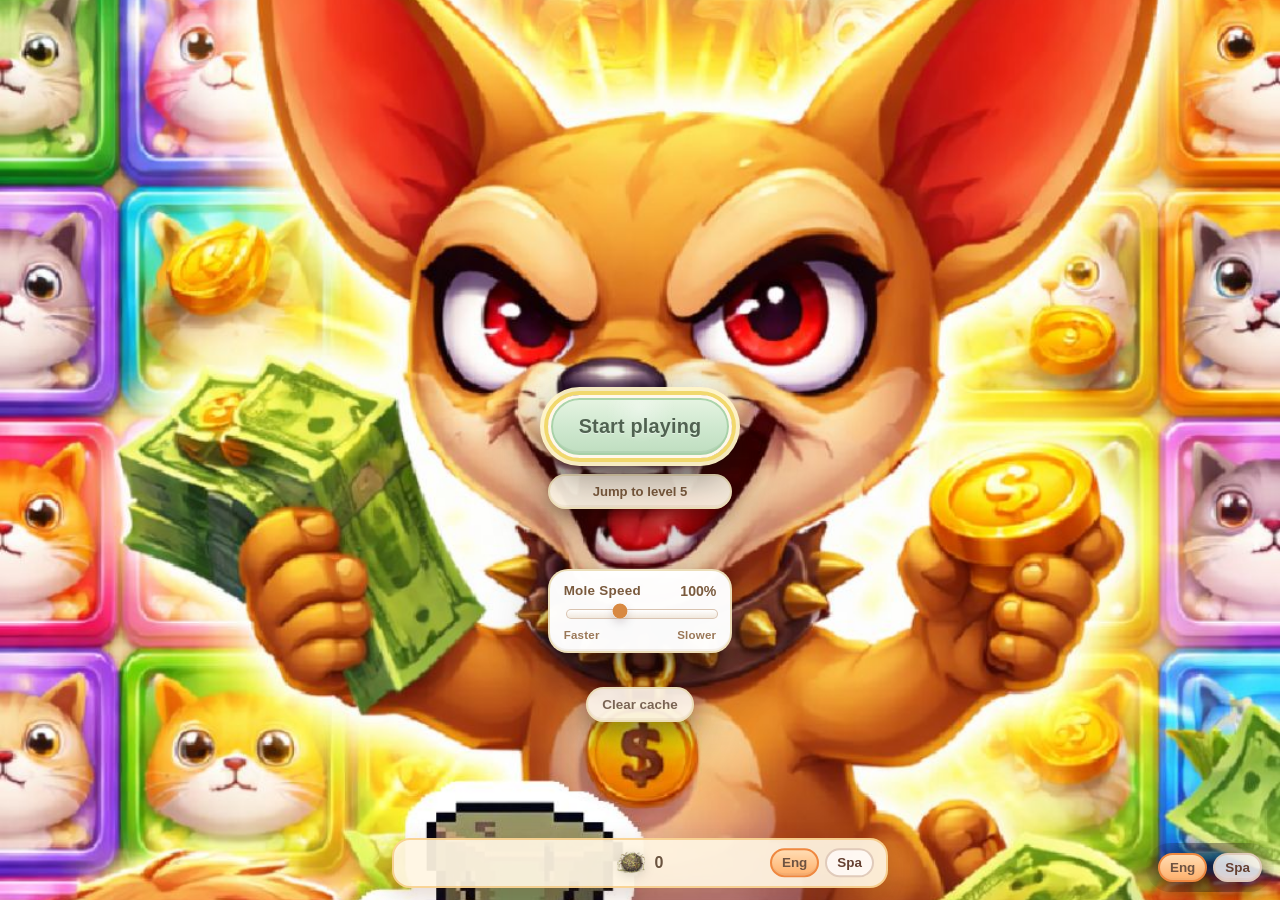
==== commit b9556a59: "auto update 2026-03-22 20:05:04" ====
--- a/index.html
+++ b/index.html
@@ -37,7 +37,8 @@
 
       <div class="overlay-panel home-screen show" id="landingPanel">
         <div class="home-screen-card home-screen-card-landing">
-          <button class="cta-btn cta-btn-start" id="playBtn">Start playing</button>
+          <button class="cta-btn cta-btn-start" id="playBtn" type="button">Start playing</button>
+          <button class="simulated-start-btn landing-start-level-btn" id="landingStartLevel5Btn" type="button">Jump to level 5</button>
           <div class="simulated-start-list" id="simulatedStartList"></div>
           <div class="mole-speed-tester" id="moleSpeedTester">
             <div class="mole-speed-header">
@@ -72,7 +73,7 @@
             Frito scattered the cats. Rescue them before time runs out.
           </div>
           <div class="intro-screen-note" id="introTimeNote">You have 8 seconds to find all the cats.</div>
-          <button class="cta-btn cta-btn-start" id="startBtn">Start rescuing cats</button>
+          <button class="cta-btn cta-btn-start" id="startBtn" type="button">Start rescuing cats</button>
           <button class="simulated-start-btn intro-start-level-btn" id="introStartLevel5Btn" type="button">Jump to level 5</button>
         </div>
       </div>
--- a/styles.css
+++ b/styles.css
@@ -1248,6 +1248,10 @@
   width: min(100%, 280px);
 }
 
+.landing-start-level-btn {
+  width: min(100%, 280px);
+}
+
 #landingPanel .cta-btn-start {
   box-shadow:
     0 0 0 4px #f1d86d,
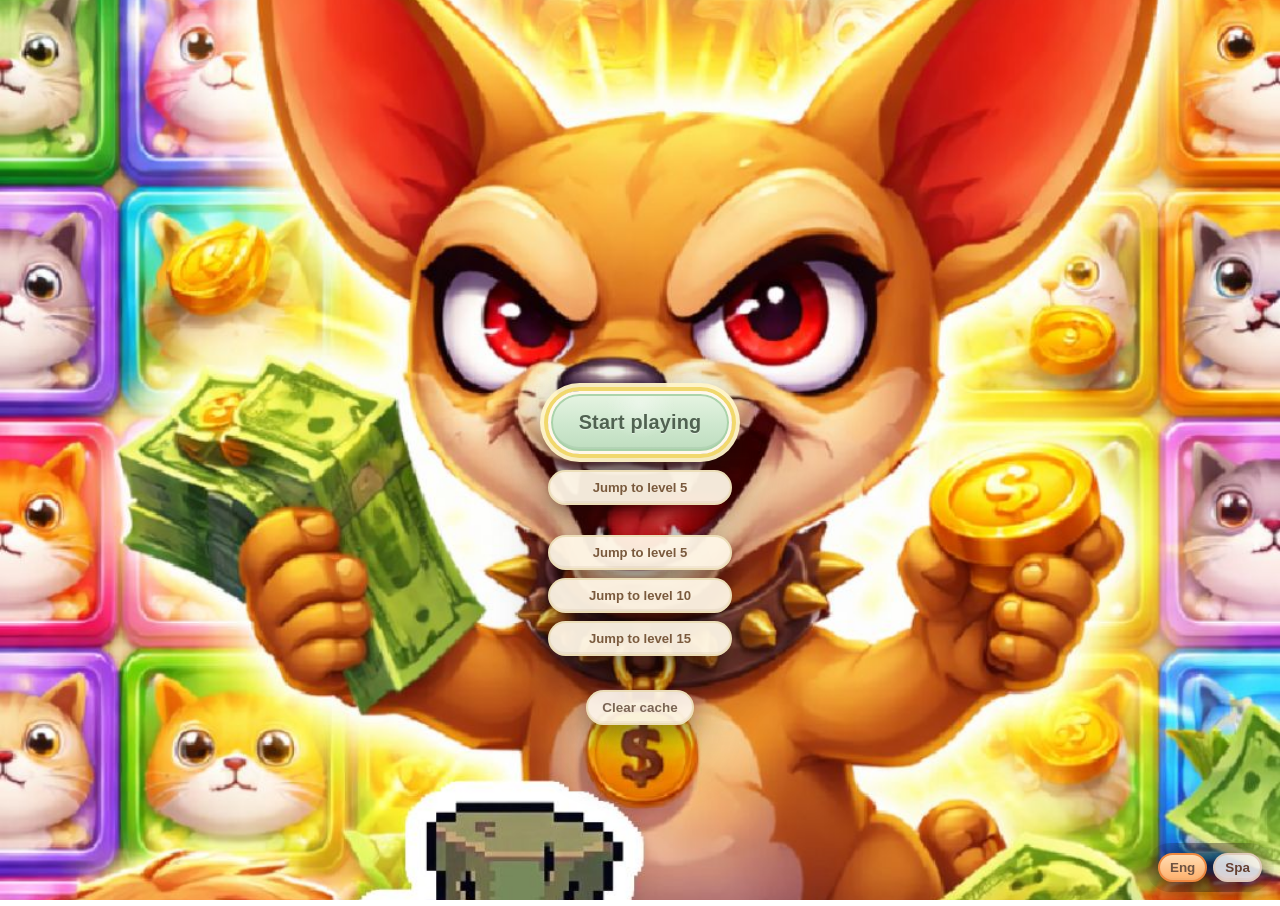
==== commit 2dbee0c2: "auto update 2026-03-22 20:16:03" ====
--- a/index.html
+++ b/index.html
@@ -40,25 +40,6 @@
           <button class="cta-btn cta-btn-start" id="playBtn" type="button">Start playing</button>
           <button class="simulated-start-btn landing-start-level-btn" id="landingStartLevel5Btn" type="button">Jump to level 5</button>
           <div class="simulated-start-list" id="simulatedStartList"></div>
-          <div class="mole-speed-tester" id="moleSpeedTester">
-            <div class="mole-speed-header">
-              <span class="mole-speed-label" id="moleSpeedLabel">Mole Speed</span>
-              <span class="mole-speed-value" id="moleSpeedValue">100%</span>
-            </div>
-            <input
-              class="mole-speed-slider"
-              id="moleSpeedSlider"
-              type="range"
-              min="50"
-              max="200"
-              step="5"
-              value="100"
-            />
-            <div class="mole-speed-scale" aria-hidden="true">
-              <span id="moleSpeedFastLabel">Faster</span>
-              <span id="moleSpeedSlowLabel">Slower</span>
-            </div>
-          </div>
           <button class="cache-reset-btn" id="clearCacheBtn" type="button">Clear cache</button>
         </div>
         <div class="landing-language-toggle" id="landingLanguageToggle" aria-label="Language toggle">
--- a/styles.css
+++ b/styles.css
@@ -920,6 +920,7 @@
   padding: 0;
   text-align: center;
   overflow: hidden;
+  pointer-events: auto;
 }
 
 .overlay-panel.home-screen::before {
@@ -1056,6 +1057,21 @@
   box-shadow:
     0 18px 34px rgba(120, 97, 108, 0.22),
     inset 0 -5px 0 rgba(203, 185, 196, 0.3);
+  position: relative;
+  z-index: 3;
+  pointer-events: auto;
+  isolation: isolate;
+}
+
+.home-screen-card * {
+  pointer-events: auto;
+}
+
+.home-screen-card .cta-btn,
+.home-screen-card .simulated-start-btn,
+.home-screen-card .cache-reset-btn {
+  position: relative;
+  z-index: 4;
 }
 
 .game.home-screen-active .topbar,
@@ -1135,93 +1151,6 @@
   display: grid;
   gap: 8px;
   margin-top: 14px;
-}
-
-.mole-speed-tester {
-  width: min(100%, 320px);
-  display: grid;
-  gap: 8px;
-  margin-top: 14px;
-  padding: 12px 14px 10px;
-  border: 2px solid rgba(235, 220, 181, 0.94);
-  border-radius: 20px;
-  background: rgba(255, 255, 255, 0.98);
-  box-shadow:
-    0 8px 14px rgba(24, 13, 10, 0.24),
-    inset 0 -2px 0 rgba(191, 161, 136, 0.14);
-}
-
-.mole-speed-header,
-.mole-speed-scale {
-  display: flex;
-  align-items: center;
-  justify-content: space-between;
-  gap: 12px;
-}
-
-.mole-speed-label,
-.mole-speed-value {
-  color: #7a5a3d;
-  font-weight: 900;
-}
-
-.mole-speed-label {
-  font-size: 0.84rem;
-  letter-spacing: 0.02em;
-}
-
-.mole-speed-value {
-  font-size: 0.88rem;
-}
-
-.mole-speed-slider {
-  width: 100%;
-  accent-color: #d88942;
-  background: #fff;
-  border-radius: 999px;
-  cursor: pointer;
-}
-
-.mole-speed-slider::-webkit-slider-runnable-track {
-  height: 10px;
-  border-radius: 999px;
-  background: linear-gradient(180deg, #ffffff 0%, #f1e8dd 100%);
-  border: 1px solid rgba(214, 191, 171, 0.9);
-}
-
-.mole-speed-slider::-webkit-slider-thumb {
-  -webkit-appearance: none;
-  appearance: none;
-  width: 22px;
-  height: 22px;
-  margin-top: -7px;
-  border-radius: 50%;
-  border: 2px solid rgba(172, 115, 57, 0.92);
-  background: linear-gradient(180deg, #ffd798 0%, #e39b48 100%);
-  box-shadow: 0 4px 8px rgba(120, 97, 108, 0.22);
-}
-
-.mole-speed-slider::-moz-range-track {
-  height: 10px;
-  border-radius: 999px;
-  background: linear-gradient(180deg, #ffffff 0%, #f1e8dd 100%);
-  border: 1px solid rgba(214, 191, 171, 0.9);
-}
-
-.mole-speed-slider::-moz-range-thumb {
-  width: 22px;
-  height: 22px;
-  border-radius: 50%;
-  border: 2px solid rgba(172, 115, 57, 0.92);
-  background: linear-gradient(180deg, #ffd798 0%, #e39b48 100%);
-  box-shadow: 0 4px 8px rgba(120, 97, 108, 0.22);
-}
-
-.mole-speed-scale {
-  color: #9a7757;
-  font-size: 0.72rem;
-  font-weight: 800;
-  letter-spacing: 0.02em;
 }
 
 .simulated-start-btn {
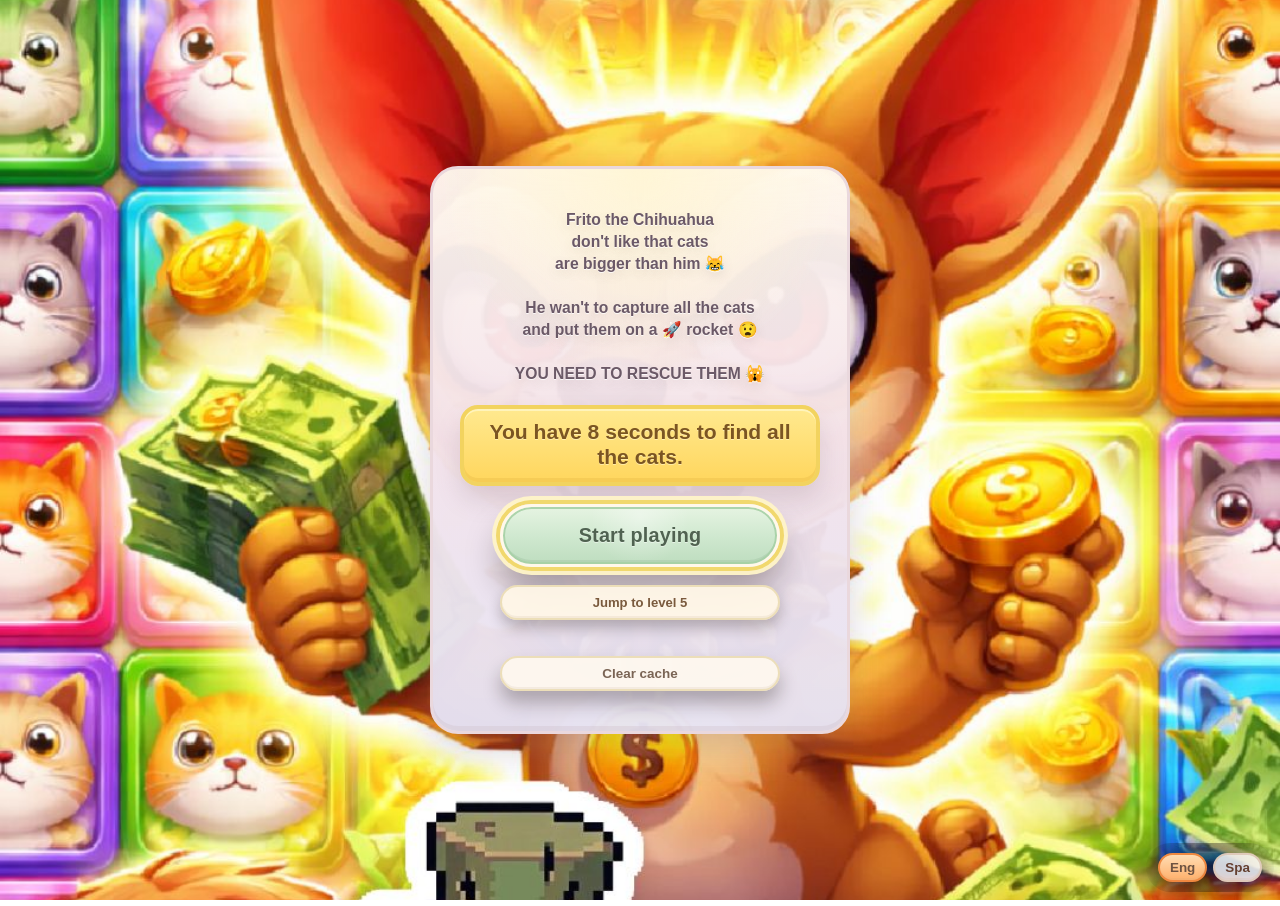
==== commit f603d5ad: "auto update 2026-03-22 20:33:26" ====
--- a/index.html
+++ b/index.html
@@ -36,26 +36,18 @@
       <div class="timeout-flash" id="timeoutFlash">Time's up</div>
 
       <div class="overlay-panel home-screen show" id="landingPanel">
-        <div class="home-screen-card home-screen-card-landing">
+        <div class="home-screen-card start-screen-card">
+          <div class="overlay-text" id="startScreenText">
+            Frito scattered the cats. Rescue them before time runs out.
+          </div>
+          <div class="intro-screen-note" id="startTimeNote">You have 8 seconds to find all the cats.</div>
           <button class="cta-btn cta-btn-start" id="playBtn" type="button">Start playing</button>
-          <button class="simulated-start-btn landing-start-level-btn" id="landingStartLevel5Btn" type="button">Jump to level 5</button>
-          <div class="simulated-start-list" id="simulatedStartList"></div>
+          <button class="simulated-start-btn" id="landingStartLevel5Btn" type="button">Jump to level 5</button>
           <button class="cache-reset-btn" id="clearCacheBtn" type="button">Clear cache</button>
         </div>
         <div class="landing-language-toggle" id="landingLanguageToggle" aria-label="Language toggle">
           <button class="language-toggle-btn active" type="button" data-lang="en">Eng</button>
           <button class="language-toggle-btn" type="button" data-lang="es">Spa</button>
-        </div>
-      </div>
-
-      <div class="overlay-panel home-screen" id="splashPanel">
-        <div class="home-screen-card intro-screen-card">
-          <div class="overlay-text" id="splashText">
-            Frito scattered the cats. Rescue them before time runs out.
-          </div>
-          <div class="intro-screen-note" id="introTimeNote">You have 8 seconds to find all the cats.</div>
-          <button class="cta-btn cta-btn-start" id="startBtn" type="button">Start rescuing cats</button>
-          <button class="simulated-start-btn intro-start-level-btn" id="introStartLevel5Btn" type="button">Jump to level 5</button>
         </div>
       </div>
 
--- a/styles.css
+++ b/styles.css
@@ -1098,15 +1098,33 @@
   display: none;
 }
 
-.home-screen-card-landing {
-  width: auto;
-  max-width: none;
-  margin-top: clamp(180px, 24vh, 270px);
-  padding: 0;
-  border: 0;
-  background: transparent;
-  box-shadow: none;
-  filter: drop-shadow(0 18px 28px rgba(24, 13, 10, 0.42));
+.start-screen-card {
+  width: min(100%, 420px);
+  gap: 18px;
+  margin-top: 0;
+  padding:
+    max(40px, env(safe-area-inset-top) + 28px)
+    24px
+    max(40px, env(safe-area-inset-bottom) + 28px);
+  position: relative;
+  z-index: 1001;
+}
+
+.start-screen-card .overlay-text {
+  max-width: 100%;
+  margin-bottom: 0;
+  font-size: clamp(1.92rem, 6.6vw, 2.72rem);
+  line-height: 1.38;
+}
+
+.start-screen-card .overlay-text strong {
+  font-size: inherit;
+}
+
+.start-screen-card .cta-btn,
+.start-screen-card .simulated-start-btn,
+.start-screen-card .cache-reset-btn {
+  width: min(100%, 280px);
 }
 
 .landing-language-toggle {
@@ -1116,8 +1134,9 @@
   display: inline-flex;
   align-items: center;
   gap: 6px;
-  z-index: 2;
+  z-index: 1002;
   filter: drop-shadow(0 10px 18px rgba(24, 13, 10, 0.48));
+  pointer-events: auto;
 }
 
 .landing-language-toggle::before {
@@ -1146,13 +1165,6 @@
   touch-action: manipulation;
 }
 
-.simulated-start-list {
-  width: min(100%, 320px);
-  display: grid;
-  gap: 8px;
-  margin-top: 14px;
-}
-
 .simulated-start-btn {
   width: 100%;
   border: 2px solid rgba(235, 220, 181, 0.94);
@@ -1173,14 +1185,6 @@
   transform: scale(0.98);
 }
 
-.intro-start-level-btn {
-  width: min(100%, 280px);
-}
-
-.landing-start-level-btn {
-  width: min(100%, 280px);
-}
-
 #landingPanel .cta-btn-start {
   box-shadow:
     0 0 0 4px #f1d86d,
@@ -1198,35 +1202,6 @@
 
 .cache-reset-btn:active {
   transform: scale(0.98);
-}
-
-.intro-screen-card {
-  width: 100%;
-  max-width: none;
-  min-height: 100dvh;
-  margin-top: 0;
-  padding:
-    max(40px, env(safe-area-inset-top) + 36px)
-    28px
-    max(40px, env(safe-area-inset-bottom) + 36px);
-  border-radius: 0;
-  justify-content: center;
-  gap: 24px;
-  background:
-    linear-gradient(180deg, rgba(255, 250, 244, 0.92) 0%, rgba(245, 229, 236, 0.92) 52%, rgba(233, 232, 245, 0.92) 100%);
-  border: 0;
-  box-shadow: none;
-}
-
-.intro-screen-card .overlay-text {
-  max-width: 460px;
-  margin-bottom: 0;
-  font-size: clamp(1.92rem, 6.6vw, 2.72rem);
-  line-height: 1.38;
-}
-
-.intro-screen-card .overlay-text strong {
-  font-size: inherit;
 }
 
 .intro-screen-note {
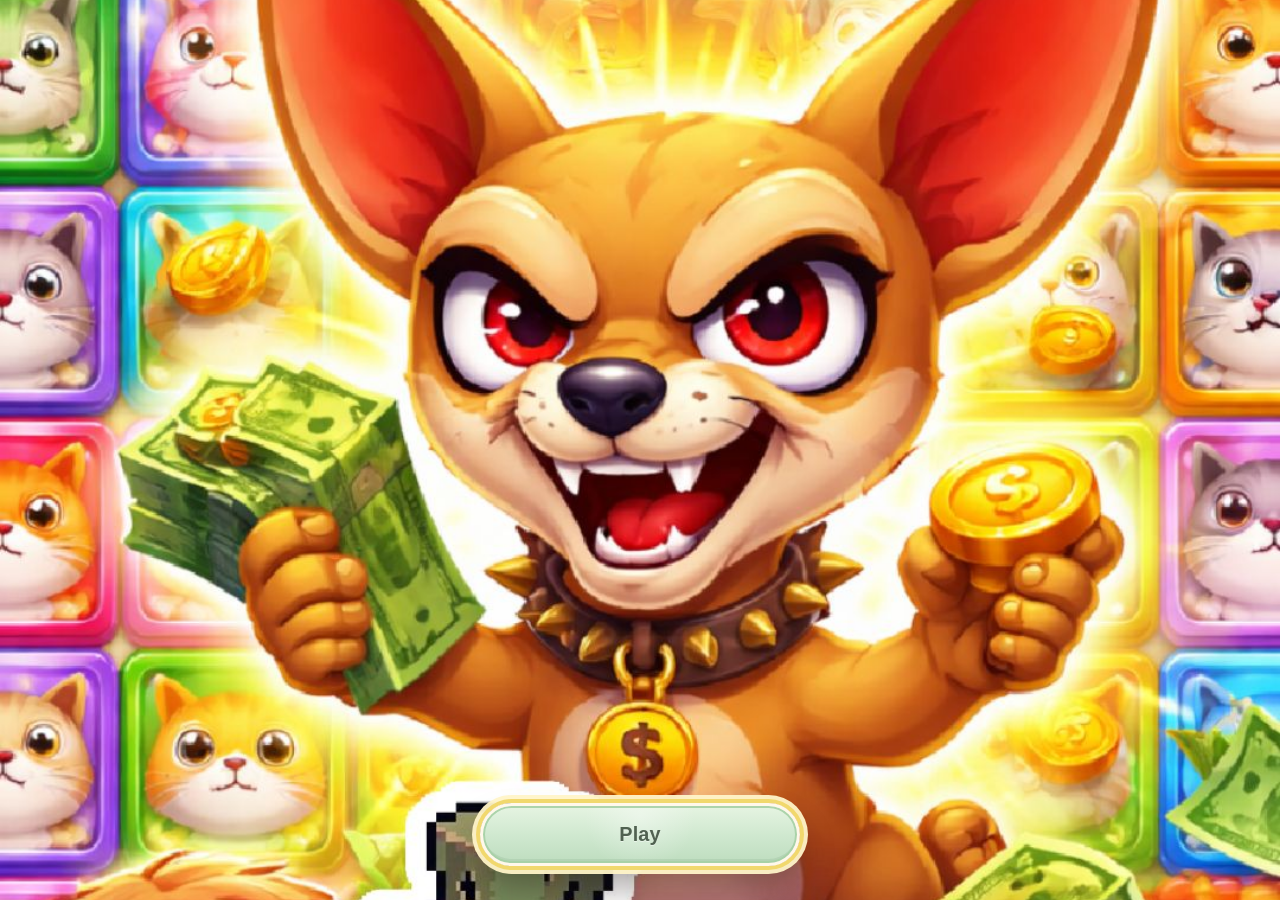
==== commit 32bc5f5c: "auto update 2026-03-22 20:57:04" ====
--- a/index.html
+++ b/index.html
@@ -36,16 +36,20 @@
       <div class="timeout-flash" id="timeoutFlash">Time's up</div>
 
       <div class="overlay-panel home-screen show" id="landingPanel">
-        <div class="home-screen-card start-screen-card">
+        <button class="cta-btn cta-btn-start landing-open-btn" id="playBtn" type="button">Play</button>
+      </div>
+
+      <div class="overlay-panel home-screen intro-home-screen" id="introPanel">
+        <div class="home-screen-card intro-screen-card">
           <div class="overlay-text" id="startScreenText">
             Frito scattered the cats. Rescue them before time runs out.
           </div>
           <div class="intro-screen-note" id="startTimeNote">You have 8 seconds to find all the cats.</div>
-          <button class="cta-btn cta-btn-start" id="playBtn" type="button">Start playing</button>
+          <button class="cta-btn cta-btn-start" id="startBtn" type="button">Start playing</button>
           <button class="simulated-start-btn" id="landingStartLevel5Btn" type="button">Jump to level 5</button>
           <button class="cache-reset-btn" id="clearCacheBtn" type="button">Clear cache</button>
         </div>
-        <div class="landing-language-toggle" id="landingLanguageToggle" aria-label="Language toggle">
+        <div class="landing-language-toggle" id="introLanguageToggle" aria-label="Language toggle">
           <button class="language-toggle-btn active" type="button" data-lang="en">Eng</button>
           <button class="language-toggle-btn" type="button" data-lang="es">Spa</button>
         </div>
--- a/styles.css
+++ b/styles.css
@@ -1098,32 +1098,53 @@
   display: none;
 }
 
-.start-screen-card {
+.intro-home-screen {
+  justify-content: flex-start;
+  align-items: center;
+  padding:
+    max(24px, env(safe-area-inset-top) + 12px)
+    0
+    max(104px, env(safe-area-inset-bottom) + 88px);
+}
+
+.landing-open-btn {
+  width: min(100%, 240px);
+  margin-top: auto;
+  margin-bottom: max(34px, env(safe-area-inset-bottom) + 34px);
+  position: relative;
+  z-index: 1001;
+}
+
+.intro-screen-card {
   width: min(100%, 420px);
   gap: 18px;
-  margin-top: 0;
+  margin-top: clamp(172px, 22vh, 250px);
   padding:
-    max(40px, env(safe-area-inset-top) + 28px)
+    40px
     24px
-    max(40px, env(safe-area-inset-bottom) + 28px);
+    34px;
   position: relative;
   z-index: 1001;
-}
-
-.start-screen-card .overlay-text {
+  background:
+    radial-gradient(circle at top, rgba(255, 249, 225, 0.68), rgba(255, 249, 225, 0) 36%),
+    linear-gradient(180deg, rgba(255, 251, 248, 0.9) 0%, rgba(246, 236, 240, 0.88) 52%, rgba(237, 236, 246, 0.9) 100%);
+  backdrop-filter: blur(6px);
+}
+
+.intro-screen-card .overlay-text {
   max-width: 100%;
   margin-bottom: 0;
   font-size: clamp(1.92rem, 6.6vw, 2.72rem);
   line-height: 1.38;
 }
 
-.start-screen-card .overlay-text strong {
+.intro-screen-card .overlay-text strong {
   font-size: inherit;
 }
 
-.start-screen-card .cta-btn,
-.start-screen-card .simulated-start-btn,
-.start-screen-card .cache-reset-btn {
+.intro-screen-card .cta-btn,
+.intro-screen-card .simulated-start-btn,
+.intro-screen-card .cache-reset-btn {
   width: min(100%, 280px);
 }
 
@@ -1220,6 +1241,13 @@
   line-height: 1.22;
   text-align: center;
   text-shadow: 0 1px 0 rgba(255, 246, 206, 0.6);
+}
+
+@media (max-width: 520px) {
+  .intro-screen-card {
+    width: calc(100% - 20px);
+    margin-top: clamp(146px, 18vh, 220px);
+  }
 }
 
 .home-screen .overlay-title {
